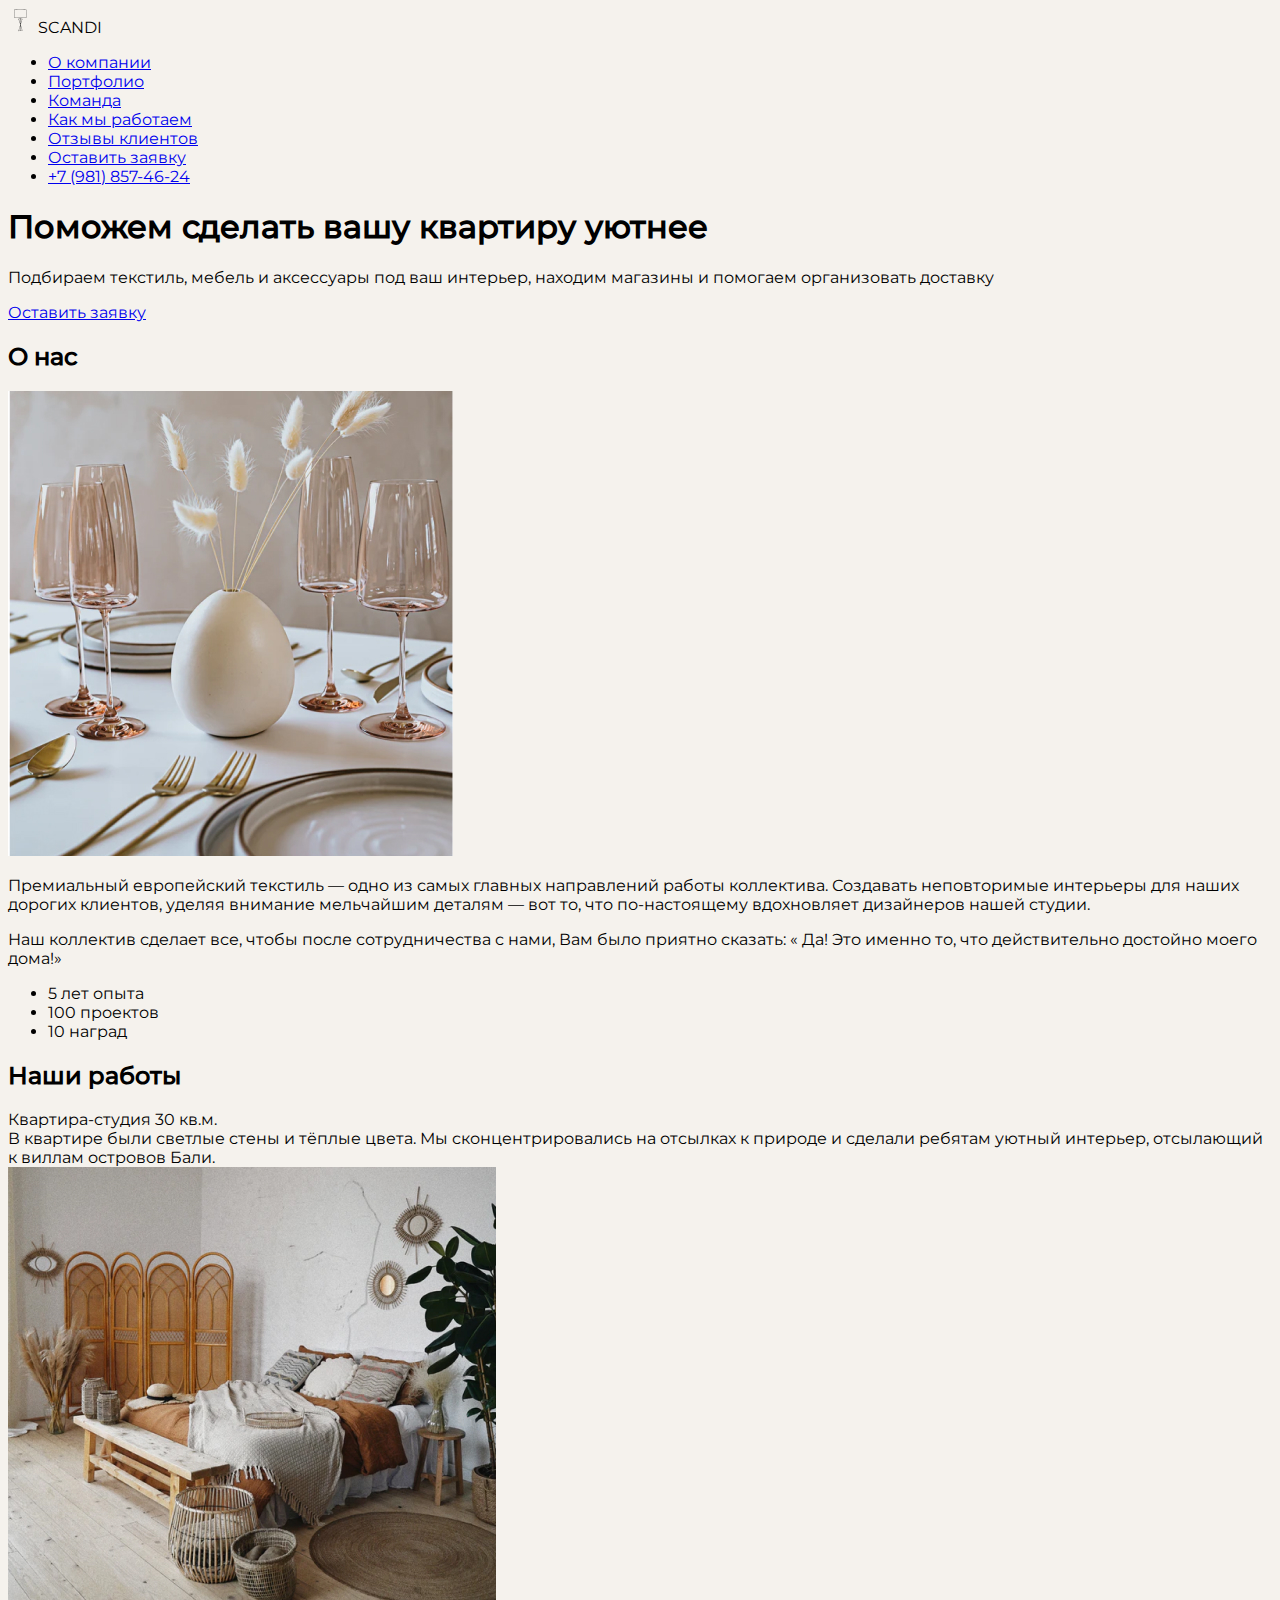
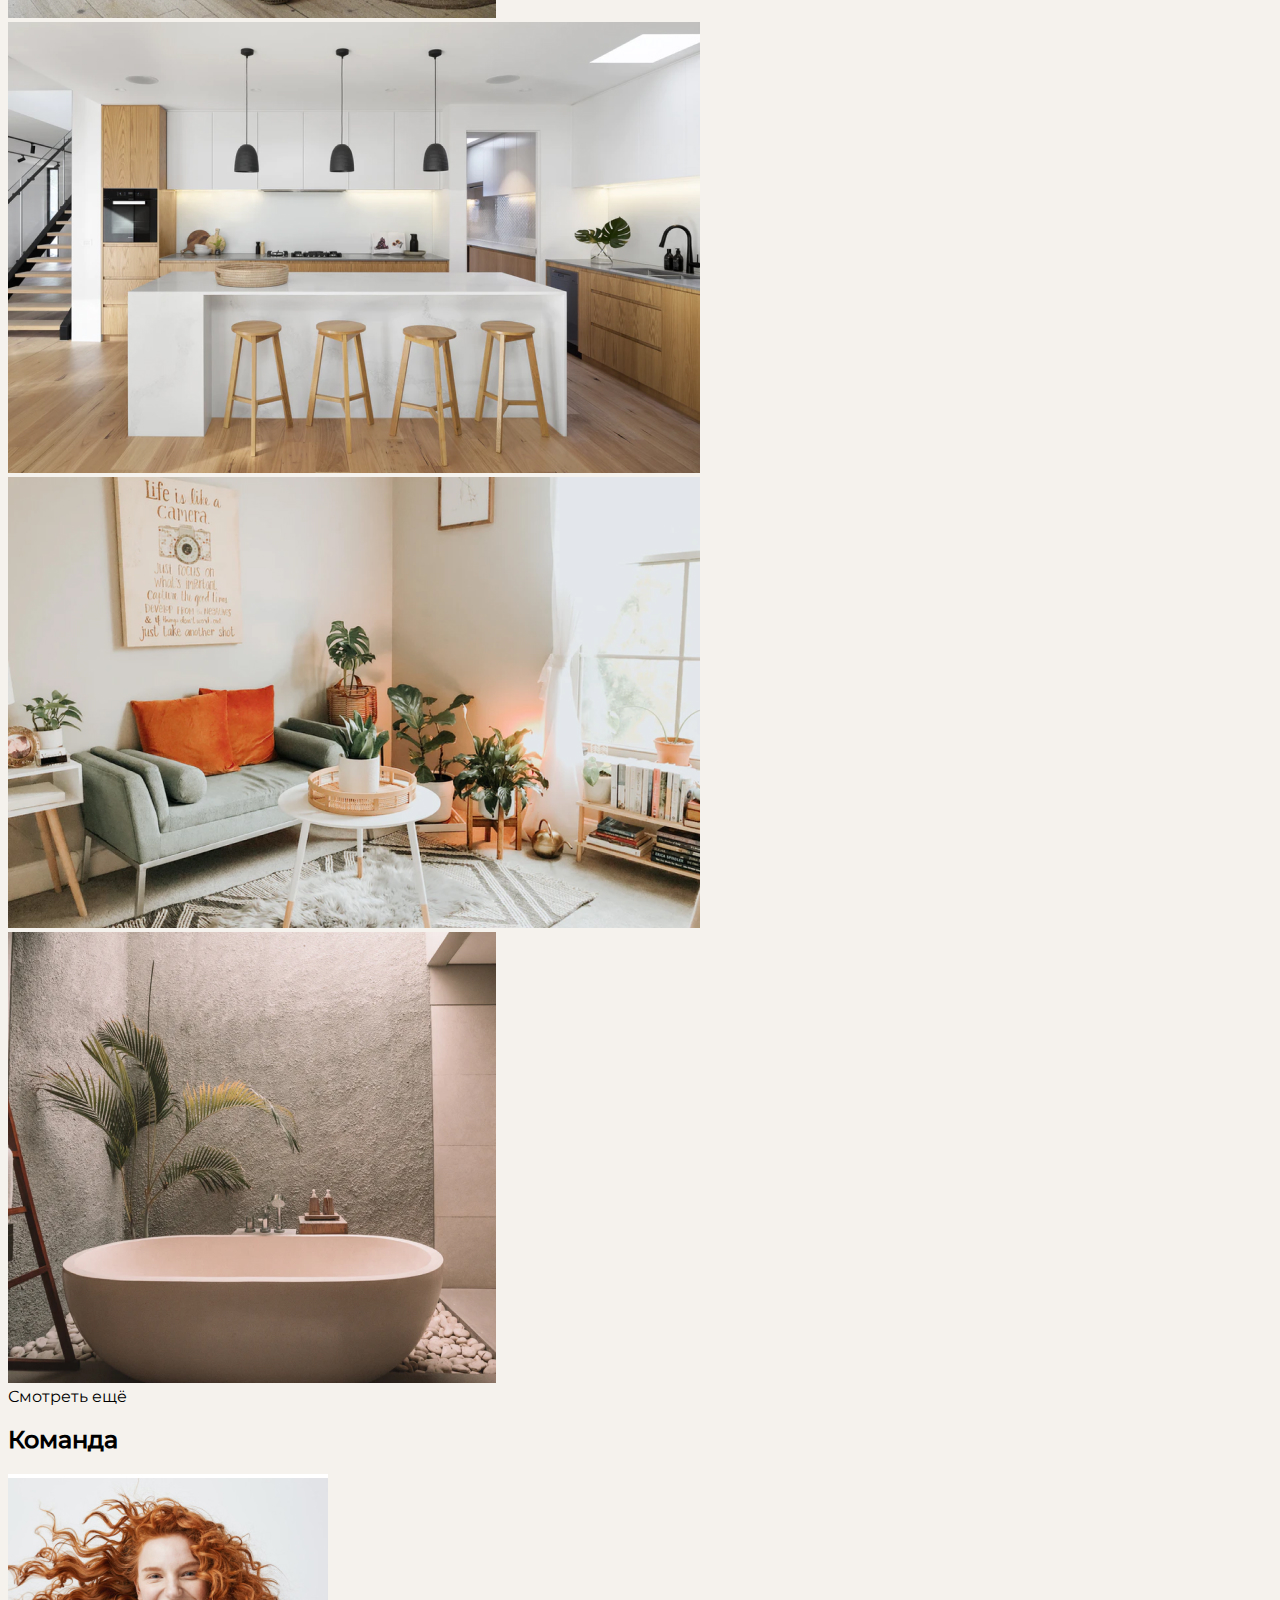
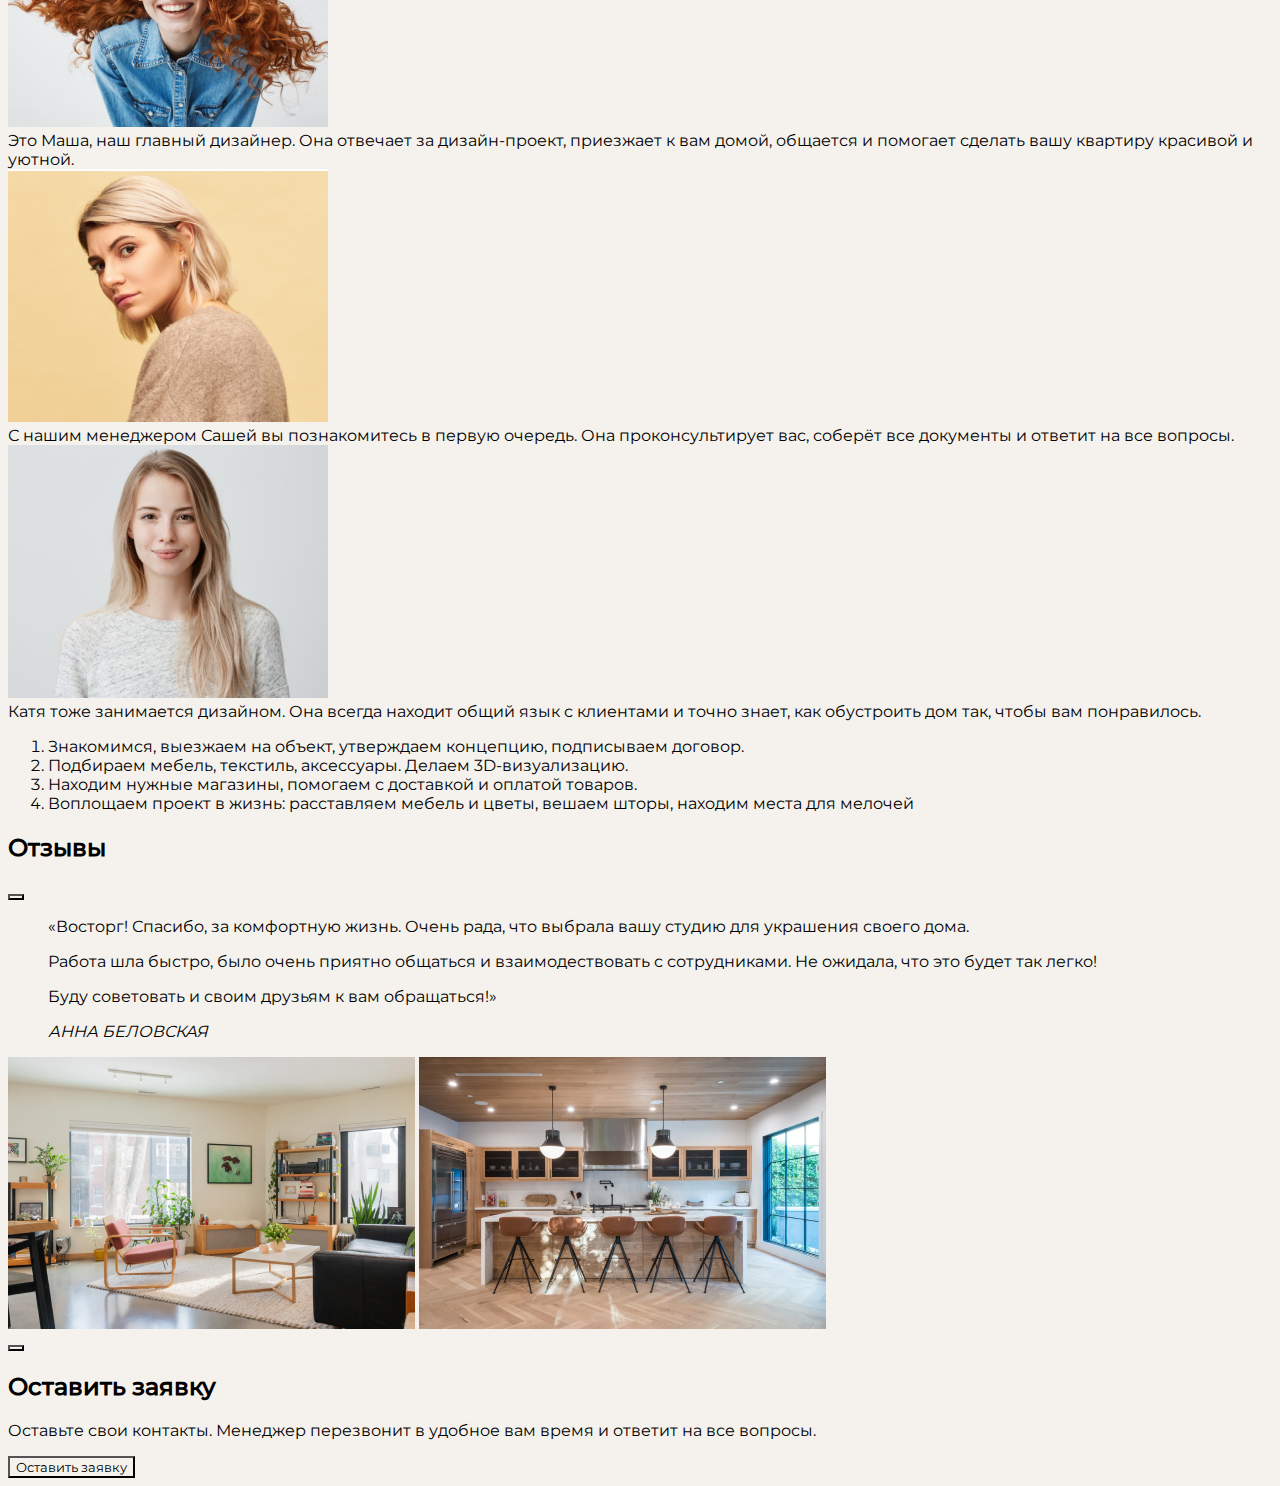
==== src/index.html @ bbbad380 "start" ====
<!DOCTYPE html>
<html lang="ru">
<head>
    <meta charset="UTF-8">
    <meta http-equiv="X-UA-Compatible" content="IE=edge">
    <meta name="viewport" content="width=device-width, initial-scale=1.0">
    <title>Scandi. Премиальный европейский текстиль</title>
    <link rel="stylesheet" href="css/style.css">
</head>
<body>
    <header class="header">
        <div class="header__logo">
            <img src="icons/logo_scandi.png" alt="Логотип">
            SCANDI
        </div>
            <nav>
                <ul class="menu">
                    <li class="menu__item"><a href="#">О компании</a></li>
                    <li class="menu__item"><a href="#">Портфолио</a></li>
                    <li class="menu__item"><a href="#">Команда</a></li>
                    <li class="menu__item"><a href="#">Как мы работаем</a></li>
                    <li class="menu__item"><a href="#">Отзывы клиентов</a></li>
                    <li class="menu__item"><a href="#">Оставить заявку</a></li>
                    <li class="menu__item"><a href="tel:79818574624">+7 (981) 857-46-24</a></li>
                </ul>
            </nav>
        <div class="header__descr">
            <h1>Поможем сделать вашу квартиру уютнее</h1>
            <p>Подбираем текстиль, мебель и аксессуары под ваш интерьер, находим магазины и помогаем организовать доставку</p>
            <div class="header__descr-button">
                <a class="header__descr-link" href="#">Оставить заявку</a>
            </div>
        </div>
    </header>
    <section class="about">
        <div class="container">
            <h2 class="title">О нас</h2>
            <img class="about__img" src="img/vase_flowers.jpg" alt="Картинка-декорация">
            <div class="about__descr">
                <p>Премиальный европейский текстиль — одно из самых главных направлений работы коллектива. Создавать неповторимые интерьеры для наших дорогих клиентов, уделяя внимание мельчайшим деталям — вот то,  что по-настоящему вдохновляет дизайнеров нашей студии.</p>
                </p> Наш коллектив сделает все, чтобы после сотрудничества с нами,  Вам было приятно сказать: « Да! Это именно то, что действительно достойно моего дома!»</p>
            </div>
        </div>
    </section>
    <div class="experience">
        <ul class="experience__items">
            <li class="experience__item">5 лет опыта</li>
            <li class="experience__item">100 проектов</li>
            <li class="experience__item">10 наград</li>
        </ul>
    </div>
    <section class="work">
        <h2 class="title_left">Наши работы</h2>
        <div class="work__item">
            <div class="work__subtitle">Квартира-студия 30 кв.м.</div>
            <div class="work__descr">В квартире были светлые стены и тёплые цвета. Мы сконцентрировались на отсылках к природе и сделали ребятам уютный интерьер, отсылающий к виллам островов Бали.</div>
            <img class="work__img_back" src="img/our_work/studio_apartment_1.jpg" alt="Зона спальни">
        </div>
        <div class="work__item">
            <img class="work__img" src="img/our_work/studio_apartment_2.jpg" alt="Обеденная зона">
        </div>
        <div class="work__item">
            <img class="work__img" src="img/our_work/studio_apartment_3.jpg" alt="Зона отдыха">
        </div>
        <div class="work__item">
            <img class="work__img_short" src="img/our_work/studio_apartment_4.jpg" alt="Ванная">
        </div>
        <div class="work__more">
            Смотреть ещё
        </div>
    </section>
    <section class="team">
        <h2 class="title">Команда</h2>
        <div class="team__members">
            <div class="team__member">
                <img class="team__photo" src="img/team/Masha.jpg" alt="Фотография Маши">
                <div class="team__descr">Это Маша, наш главный дизайнер. Она отвечает за дизайн-проект, приезжает к вам домой, общается
                    и помогает сделать вашу квартиру красивой и уютной.</div>
            </div>
            <div class="team__member">
                <img class="team__photo" src="img/team/Sasha.jpg" alt="Фотография Саши">
                <div class="team__descr">С нашим менеджером Сашей вы познакомитесь в первую очередь. Она проконсультирует вас, соберёт все документы и ответит на все вопросы.</div>
            </div>
            <div class="team__member">
                <img class="team__photo" src="img/team/Kate.jpg" alt="Фотография Кати">
                <div class="team__descr">Катя тоже занимается дизайном. Она всегда находит общий язык с клиентами и точно знает, как обустроить дом так, чтобы вам понравилось.</div>
            </div>
        </div>
    </section>
    <section class="functioning">
        <ol class="functioning__items">
            <li class="functioning__item">Знакомимся, выезжаем на объект, утверждаем концепцию, подписываем договор.</li>
            <li class="functioning__item">Подбираем мебель, текстиль, аксессуары. Делаем 3D-визуализацию.</li>
            <li class="functioning__item">Находим нужные магазины, помогаем с доставкой и оплатой товаров.</li>
            <li class="functioning__item">Воплощаем проект в жизнь: расставляем мебель и цветы, вешаем шторы, находим места для мелочей</li>
        </ol>
    </section>
    <aside class="feedback">
        <h2 class="title">Отзывы</h2>
        <div class="wrapper">
            <button class="feedback__button_left"></button>
            <div class="feedback__descr">
                <blockquote>
                    <p>«Восторг! Спасибо, за комфортную жизнь. Очень рада, что выбрала вашу студию для украшения своего дома.</p>
                    <p>Работа шла быстро, было очень приятно общаться и взаимодествовать с сотрудниками. Не ожидала, что это будет так легко!</p>
                    <p>Буду советовать и своим друзьям к вам обращаться!»</p>
                    <cite>АННА БЕЛОВСКАЯ</cite>
                </blockquote>
            </div>
            <div class="feedback__photo">
                <img src="img/feedback/feedback_1.jpg" alt="фотография интерьера с отзыва" class="feedback__img">
                <img src="img/feedback/feedback_2.jpg" alt="фотография интерьера с отзыва" class="feedback__img">
            </div>
            <button class="feedback__button_right"></button>
        </div>
    </aside>
    <footer>
        <div class="request">
            <h2 class="title_light">Оставить заявку</h2>
            <p>Оставьте свои контакты. Менеджер перезвонит в удобное вам время и ответит на все вопросы.</p>
            <button class="request__button">Оставить заявку</button>
        </div>
        <div class="map">
        </div>
        <div class="contacts"></div>
    </footer>
    
</body>
</html>
---- src/css/style.css ----
@import 'fonts.css';

* {
    font-family: 'Montserrat', sans-serif;
    background-color: #F5F2ED;
}
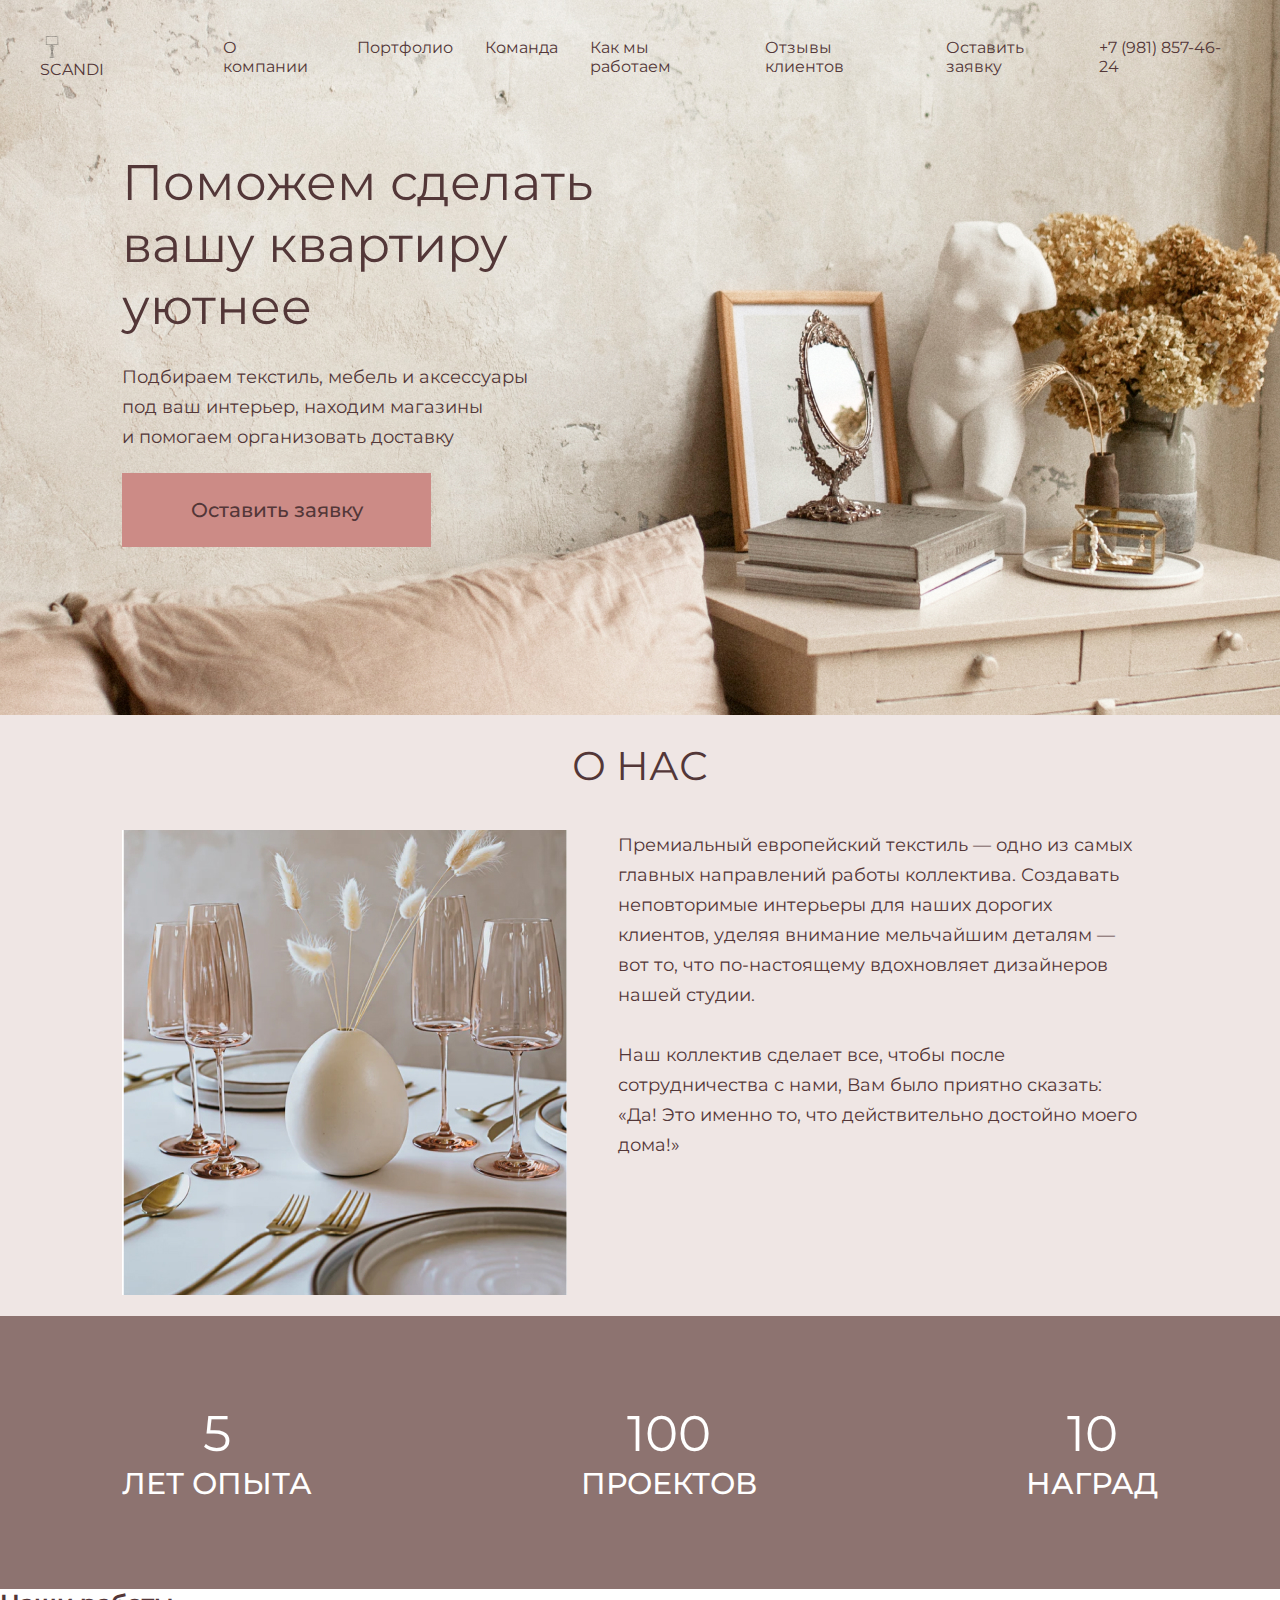
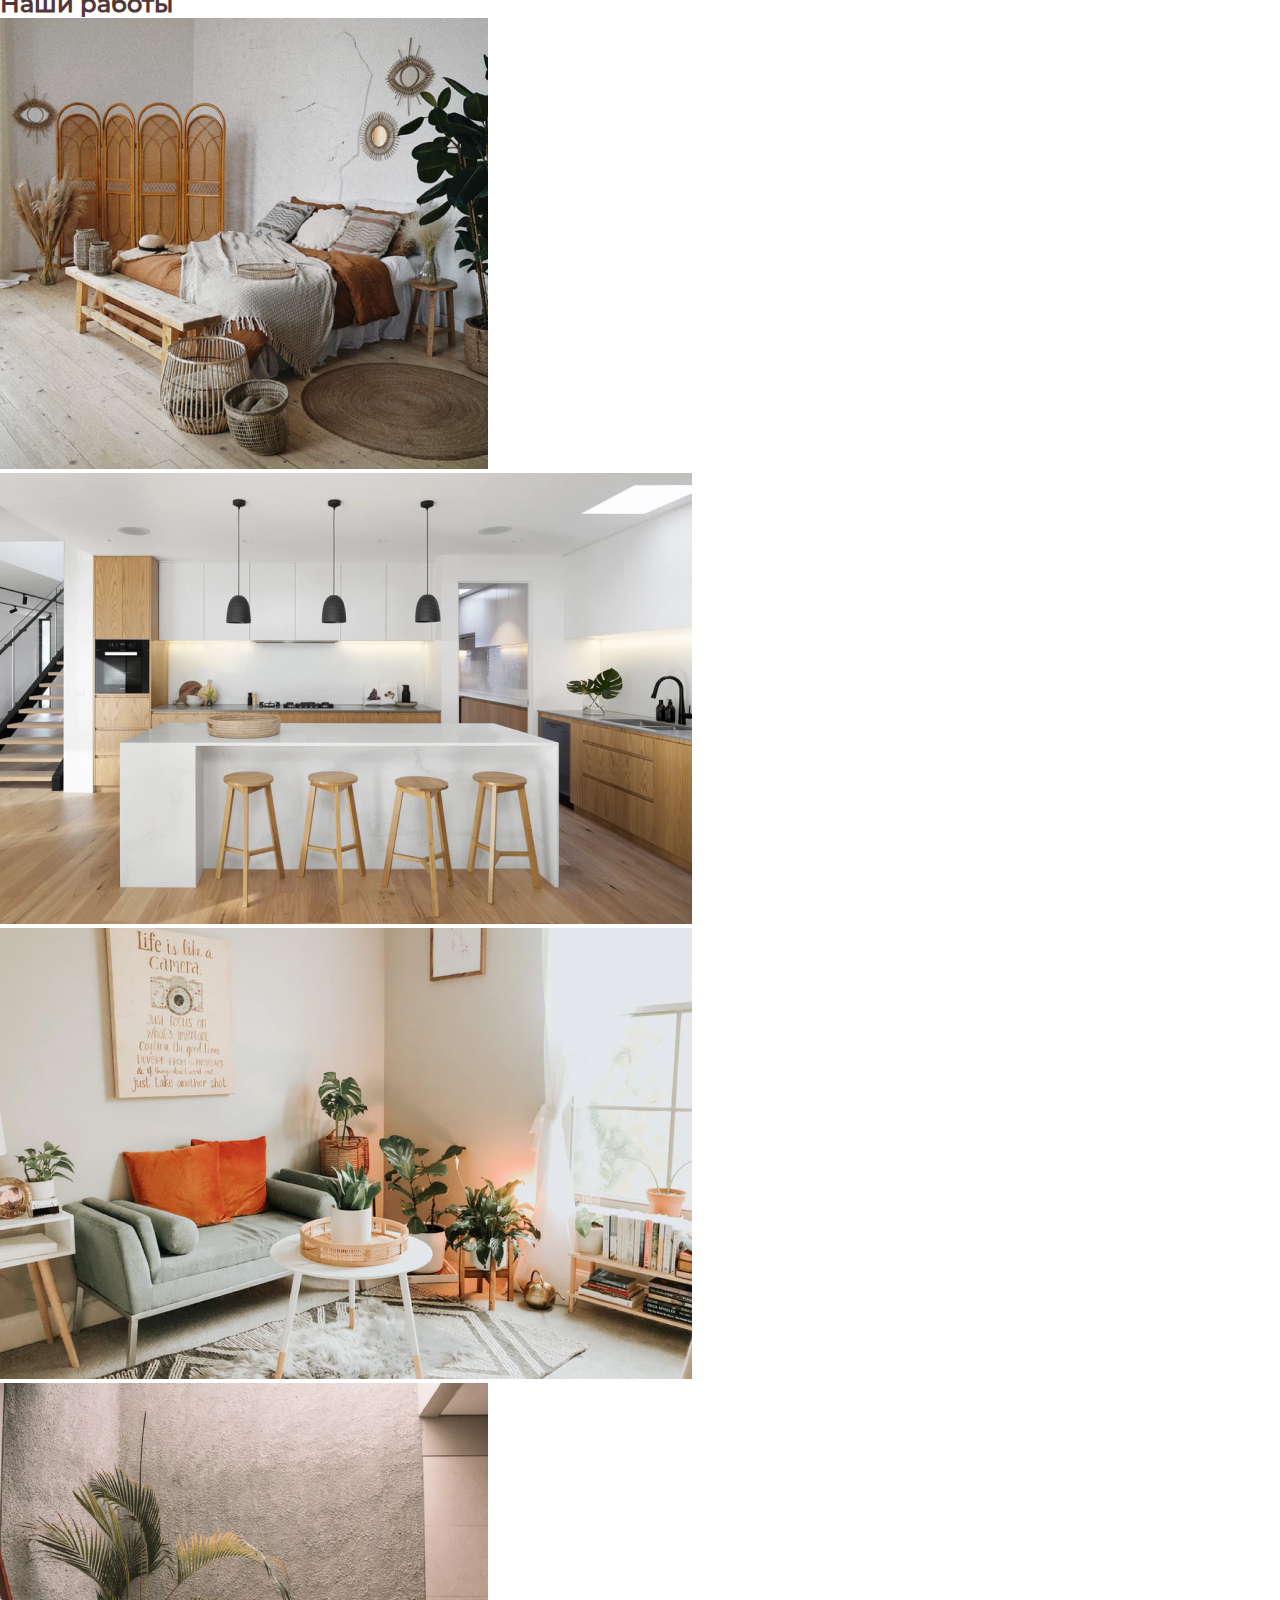
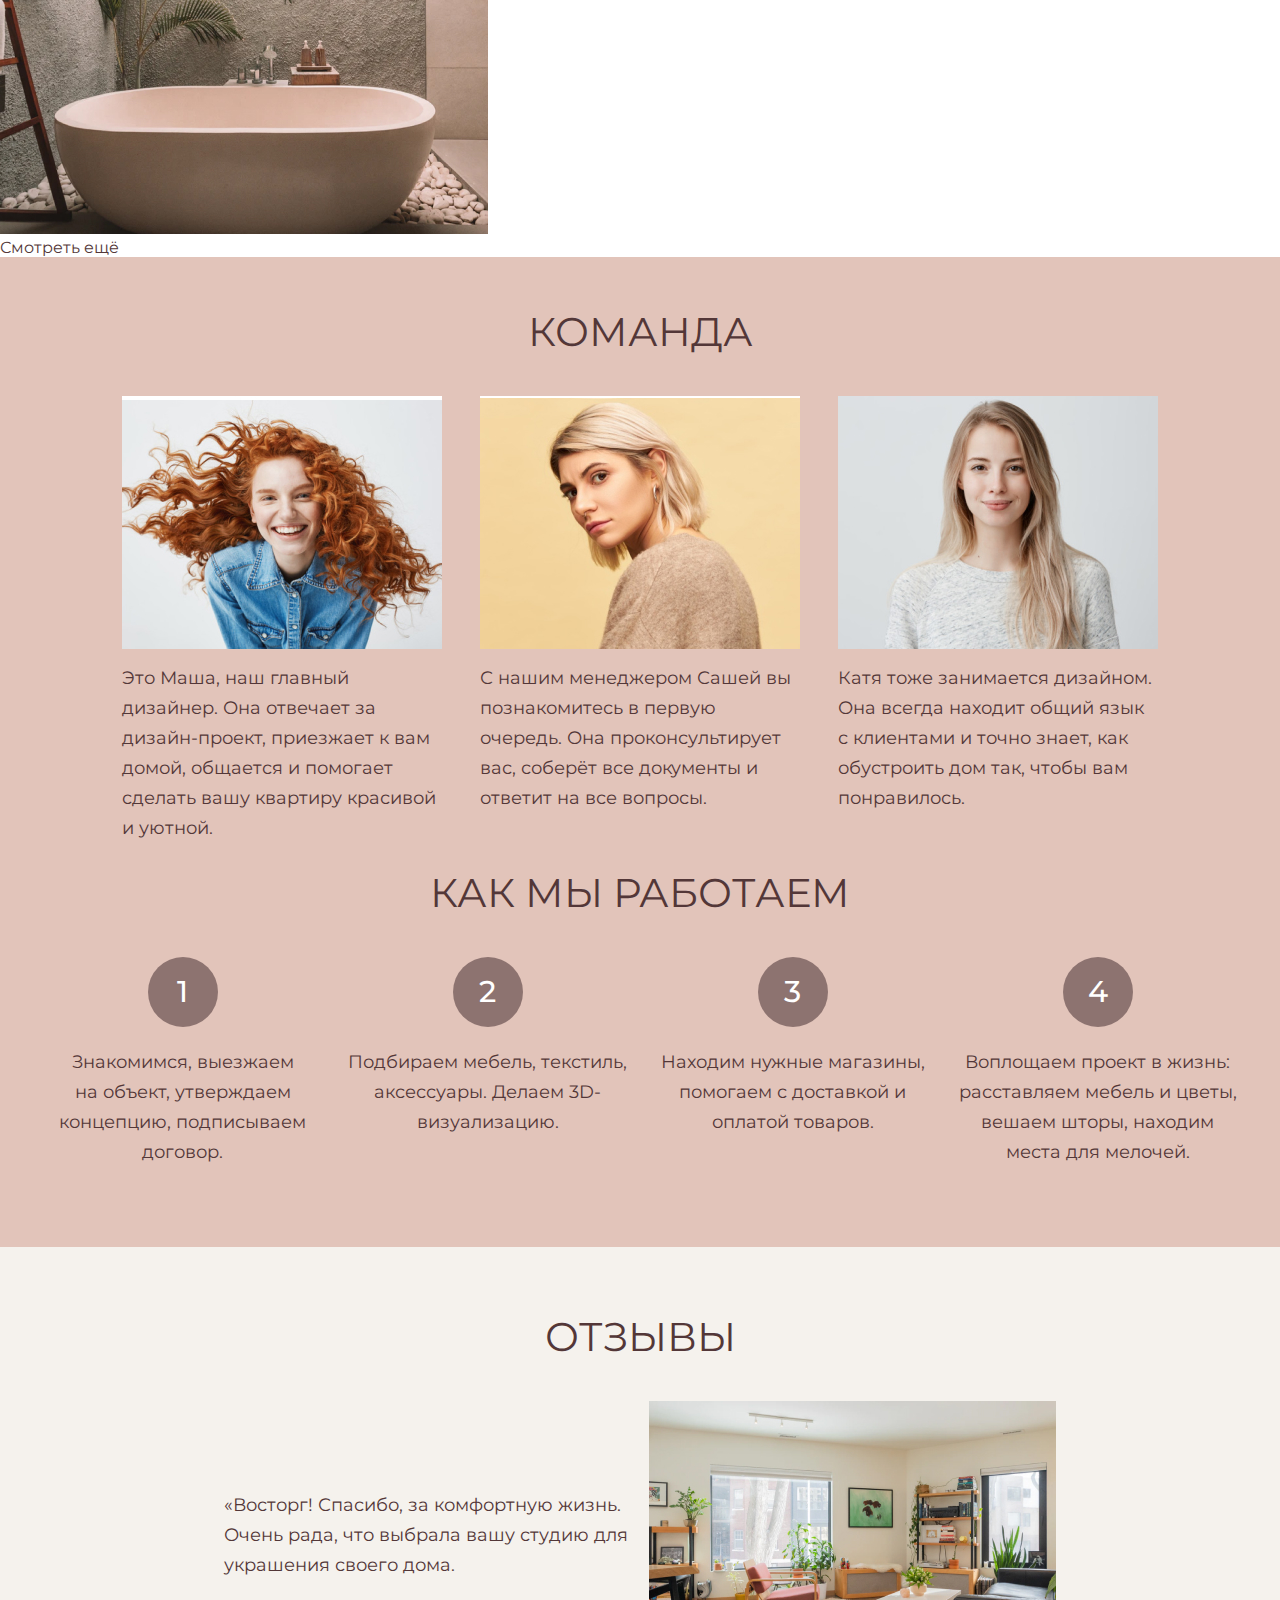
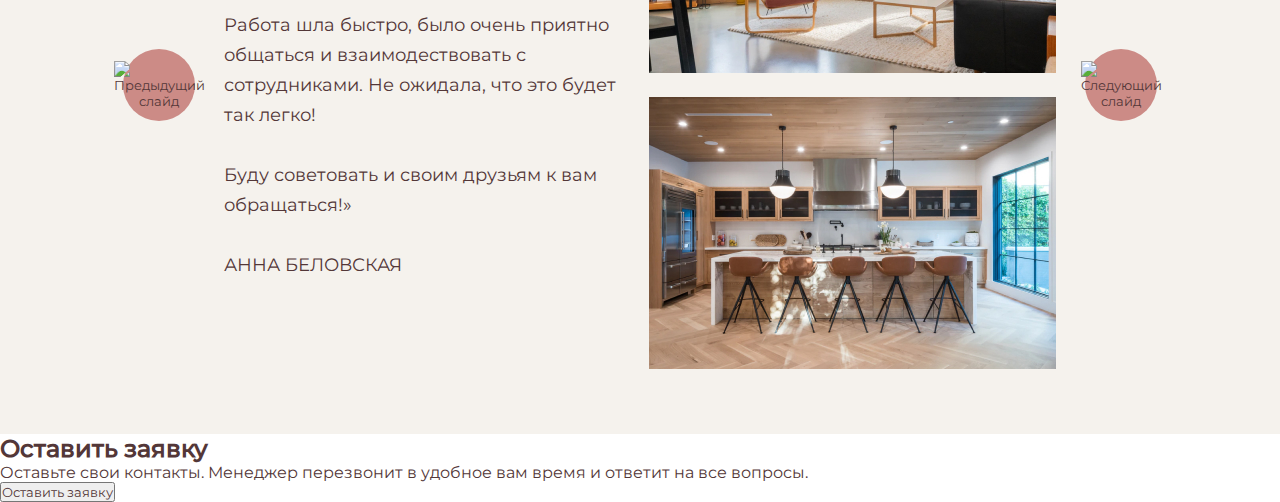
==== commit d1284eb9: "section feedback" ====
--- a/src/index.html
+++ b/src/index.html
@@ -5,56 +5,80 @@
     <meta http-equiv="X-UA-Compatible" content="IE=edge">
     <meta name="viewport" content="width=device-width, initial-scale=1.0">
     <title>Scandi. Премиальный европейский текстиль</title>
+    <link rel="stylesheet" href="css/normalize.css">
     <link rel="stylesheet" href="css/style.css">
 </head>
 <body>
     <header class="header">
-        <div class="header__logo">
-            <img src="icons/logo_scandi.png" alt="Логотип">
-            SCANDI
-        </div>
-            <nav>
-                <ul class="menu">
-                    <li class="menu__item"><a href="#">О компании</a></li>
-                    <li class="menu__item"><a href="#">Портфолио</a></li>
-                    <li class="menu__item"><a href="#">Команда</a></li>
-                    <li class="menu__item"><a href="#">Как мы работаем</a></li>
-                    <li class="menu__item"><a href="#">Отзывы клиентов</a></li>
-                    <li class="menu__item"><a href="#">Оставить заявку</a></li>
-                    <li class="menu__item"><a href="tel:79818574624">+7 (981) 857-46-24</a></li>
-                </ul>
-            </nav>
-        <div class="header__descr">
-            <h1>Поможем сделать вашу квартиру уютнее</h1>
-            <p>Подбираем текстиль, мебель и аксессуары под ваш интерьер, находим магазины и помогаем организовать доставку</p>
-            <div class="header__descr-button">
-                <a class="header__descr-link" href="#">Оставить заявку</a>
+        <div class="container">
+            <div class="header__wrap">
+                <a href="#" class="header__logo">
+                    <img class="header__logo-img" src="icons/logo_scandi.png" alt="Логотип компании в виде торшера">
+                    SCANDI
+                </a>
+                <nav>
+                    <ul class="nav-menu">
+                        <li class="nav-menu__item"><a href="#about" class="nav-menu__link">О компании</a></li>
+                        <li class="nav-menu__item"><a href="#experience" class="nav-menu__link">Портфолио</a></li>
+                        <li class="nav-menu__item"><a href="#" class="nav-menu__link">Команда</a></li>
+                        <li class="nav-menu__item"><a href="#" class="nav-menu__link">Как мы работаем</a></li>
+                        <li class="nav-menu__item"><a href="#" class="nav-menu__link">Отзывы клиентов</a></li>
+                        <li class="nav-menu__item"><a href="#" class="nav-menu__link">Оставить заявку</a></li>
+                    </ul>
+                </nav>
+                <a href="tel:79818574624" class="header__phone">+7 (981) 857-46-24</a>
             </div>
         </div>
     </header>
-    <section class="about">
-        <div class="container">
-            <h2 class="title">О нас</h2>
-            <img class="about__img" src="img/vase_flowers.jpg" alt="Картинка-декорация">
-            <div class="about__descr">
-                <p>Премиальный европейский текстиль — одно из самых главных направлений работы коллектива. Создавать неповторимые интерьеры для наших дорогих клиентов, уделяя внимание мельчайшим деталям — вот то,  что по-настоящему вдохновляет дизайнеров нашей студии.</p>
-                </p> Наш коллектив сделает все, чтобы после сотрудничества с нами,  Вам было приятно сказать: « Да! Это именно то, что действительно достойно моего дома!»</p>
+    <section class="promo">
+            <div class="container_small">
+                <h1 class="promo__header">
+                    Поможем сделать<br>
+                    вашу квартиру<br>
+                    уютнее
+                </h1>
+                <div class="promo__descr">
+                    Подбираем текстиль, мебель и аксессуары<br> 
+                    под ваш интерьер, находим магазины<br>
+                    и помогаем организовать доставку
+                </div>
+                <button class="button">Оставить заявку</button>
+            </div>
+    </section>
+    <section class="about" id="about">
+        <div class="container_small">
+            <h2 class="title title_center">О нас</h2>
+            <div class="about__body">
+                <img class="about__img" src="img/vase_flowers.jpg" alt="Серверованный стол">
+                <div class="about__descr">
+                    Премиальный европейский текстиль — одно из самых главных направлений работы коллектива. Создавать неповторимые интерьеры для наших дорогих клиентов, уделяя внимание мельчайшим деталям — вот то,  что по-настоящему вдохновляет дизайнеров нашей студии.
+                    <br>
+                    <br>                    
+                    Наш коллектив сделает все, чтобы после сотрудничества с нами,  Вам было приятно сказать: 
+                    <br> 
+                    «Да! Это именно то, что действительно достойно моего дома!»
+                </div>
             </div>
         </div>
     </section>
-    <div class="experience">
-        <ul class="experience__items">
-            <li class="experience__item">5 лет опыта</li>
-            <li class="experience__item">100 проектов</li>
-            <li class="experience__item">10 наград</li>
-        </ul>
+    <div class="experience" id="experience">
+        <div class="container_small">
+            <ul class="experience__items">
+                <li class="experience__item"><span>5</span><br>лет опыта</li>
+                <li class="experience__item"><span>100</span><br>проектов</li>
+                <li class="experience__item"><span>10</span><br>наград</li>
+            </ul>
+        </div>
+    
     </div>
     <section class="work">
-        <h2 class="title_left">Наши работы</h2>
+        <div class="work__title">
+            <h2 class="title_left">Наши работы</h2>
+        </div>
         <div class="work__item">
-            <div class="work__subtitle">Квартира-студия 30 кв.м.</div>
-            <div class="work__descr">В квартире были светлые стены и тёплые цвета. Мы сконцентрировались на отсылках к природе и сделали ребятам уютный интерьер, отсылающий к виллам островов Бали.</div>
-            <img class="work__img_back" src="img/our_work/studio_apartment_1.jpg" alt="Зона спальни">
+            <!-- <div class="work__subtitle">Квартира-студия 30 кв.м.</div>
+            <div class="work__descr">В квартире были светлые стены и тёплые цвета. Мы сконцентрировались на отсылках к природе и сделали ребятам уютный интерьер, отсылающий к виллам островов Бали.</div> -->
+            <img class="work__img work__img_back" src="img/our_work/studio_apartment_1.jpg" alt="Зона спальни">
         </div>
         <div class="work__item">
             <img class="work__img" src="img/our_work/studio_apartment_2.jpg" alt="Обеденная зона">
@@ -63,55 +87,80 @@
             <img class="work__img" src="img/our_work/studio_apartment_3.jpg" alt="Зона отдыха">
         </div>
         <div class="work__item">
-            <img class="work__img_short" src="img/our_work/studio_apartment_4.jpg" alt="Ванная">
+            <img class="work__img work__img_small" src="img/our_work/studio_apartment_4.jpg" alt="Ванная">
         </div>
         <div class="work__more">
             Смотреть ещё
         </div>
     </section>
     <section class="team">
-        <h2 class="title">Команда</h2>
-        <div class="team__members">
-            <div class="team__member">
-                <img class="team__photo" src="img/team/Masha.jpg" alt="Фотография Маши">
-                <div class="team__descr">Это Маша, наш главный дизайнер. Она отвечает за дизайн-проект, приезжает к вам домой, общается
-                    и помогает сделать вашу квартиру красивой и уютной.</div>
-            </div>
-            <div class="team__member">
-                <img class="team__photo" src="img/team/Sasha.jpg" alt="Фотография Саши">
-                <div class="team__descr">С нашим менеджером Сашей вы познакомитесь в первую очередь. Она проконсультирует вас, соберёт все документы и ответит на все вопросы.</div>
-            </div>
-            <div class="team__member">
-                <img class="team__photo" src="img/team/Kate.jpg" alt="Фотография Кати">
-                <div class="team__descr">Катя тоже занимается дизайном. Она всегда находит общий язык с клиентами и точно знает, как обустроить дом так, чтобы вам понравилось.</div>
+        <div class="container_small">
+            <h2 class="title title_center">Команда</h2>
+            <div class="team__members">
+                <div class="team__member">
+                    <img class="team__photo" src="img/team/Masha.jpg" alt="Фотография Маши">
+                    <div class="team__descr">Это Маша, наш главный дизайнер. Она отвечает за дизайн-проект, приезжает к вам домой, общается
+                        и помогает сделать вашу квартиру красивой и уютной.</div>
+                </div>
+                <div class="team__member">
+                    <img class="team__photo" src="img/team/Sasha.jpg" alt="Фотография Саши">
+                    <div class="team__descr">С нашим менеджером Сашей вы познакомитесь в первую очередь. Она проконсультирует вас, соберёт все документы и ответит на все вопросы.</div>
+                </div>
+                <div class="team__member">
+                    <img class="team__photo" src="img/team/Kate.jpg" alt="Фотография Кати">
+                    <div class="team__descr">Катя тоже занимается дизайном. Она всегда находит общий язык с клиентами и точно знает, как обустроить дом так, чтобы вам понравилось.</div>
+                </div>
             </div>
         </div>
     </section>
     <section class="functioning">
-        <ol class="functioning__items">
-            <li class="functioning__item">Знакомимся, выезжаем на объект, утверждаем концепцию, подписываем договор.</li>
-            <li class="functioning__item">Подбираем мебель, текстиль, аксессуары. Делаем 3D-визуализацию.</li>
-            <li class="functioning__item">Находим нужные магазины, помогаем с доставкой и оплатой товаров.</li>
-            <li class="functioning__item">Воплощаем проект в жизнь: расставляем мебель и цветы, вешаем шторы, находим места для мелочей</li>
-        </ol>
+        <div class="container">
+            <h2 class="title title_center">Как мы работаем</h2>
+            <ul class="functioning__items">
+                <li class="functioning__item">
+                    <div class="functioning__number">1</div>
+                    Знакомимся, выезжаем<br> на объект, утверждаем концепцию, подписываем договор.
+                </li>
+                <li class="functioning__item">
+                    <div class="functioning__number">2</div>
+                    Подбираем мебель, текстиль, аксессуары. Делаем 3D-визуализацию.
+                </li>
+                <li class="functioning__item">
+                    <div class="functioning__number">3</div>
+                    Находим нужные магазины, помогаем с доставкой и оплатой товаров.
+                </li>
+                <li class="functioning__item">
+                    <div class="functioning__number">4</div>
+                    Воплощаем проект в жизнь: расставляем мебель и цветы, вешаем шторы, находим места для мелочей.
+                </li>
+            </ul>
+        </div>
     </section>
+
     <aside class="feedback">
-        <h2 class="title">Отзывы</h2>
-        <div class="wrapper">
-            <button class="feedback__button_left"></button>
-            <div class="feedback__descr">
-                <blockquote>
-                    <p>«Восторг! Спасибо, за комфортную жизнь. Очень рада, что выбрала вашу студию для украшения своего дома.</p>
-                    <p>Работа шла быстро, было очень приятно общаться и взаимодествовать с сотрудниками. Не ожидала, что это будет так легко!</p>
-                    <p>Буду советовать и своим друзьям к вам обращаться!»</p>
-                    <cite>АННА БЕЛОВСКАЯ</cite>
-                </blockquote>
+        <div class="container_small">
+            <h2 class="title title_center">Отзывы</h2>      
+            <div class="slider">
+                <button class="slider__button"><img src="icons/Arrow_left.svg" alt="Предыдущий слайд"></button>
+                <div class="slider__slide">
+                    <div class="slider__slide-descr">
+                        <blockquote>
+                            <p>«Восторг! Спасибо, за комфортную жизнь. Очень рада, что выбрала вашу студию для украшения своего дома.</p>
+                            <br>
+                            <p>Работа шла быстро, было очень приятно общаться и взаимодествовать с сотрудниками. Не ожидала, что это будет так легко!</p>
+                            <br>
+                            <p>Буду советовать и своим друзьям к вам обращаться!»</p>
+                            <br>
+                            <cite class="slider__slide-autor">АННА БЕЛОВСКАЯ</cite>
+                        </blockquote>
+                    </div>
+                    <div class="slider__slide-photo">
+                        <img src="img/feedback/feedback_1.jpg" alt="фотография интерьера с отзыва" class="slider__img">
+                        <img src="img/feedback/feedback_2.jpg" alt="фотография интерьера с отзыва" class="slider__img">
+                    </div>
+                </div>
+                <button class="slider__button"><img src="icons/Arrow_right.svg" alt="Следующий слайд"></button>
             </div>
-            <div class="feedback__photo">
-                <img src="img/feedback/feedback_1.jpg" alt="фотография интерьера с отзыва" class="feedback__img">
-                <img src="img/feedback/feedback_2.jpg" alt="фотография интерьера с отзыва" class="feedback__img">
-            </div>
-            <button class="feedback__button_right"></button>
         </div>
     </aside>
     <footer>
--- a/src/css/style.css
+++ b/src/css/style.css
@@ -2,5 +2,285 @@
 
 * {
     font-family: 'Montserrat', sans-serif;
+    color: #533738;
+    margin: 0;
+    padding: 0;
+}
+.container {
+    position: relative;
+    max-width: 1200px;
+    margin: 0 auto;
+}
+
+.container_small {
+    position: relative;
+    max-width: 1036px;
+    margin: 0 auto;
+}
+
+.button {
+    width: 309px;
+    height: 74px;
+    background: #CC8B86;
+    font-weight: 500;
+    font-size: 20px;
+    color: #533738;
+    border: none;
+    margin-top: 21px;
+    transition: 0.3s all;
+}
+.button:hover {
+    color: #F5F2ED;
+    background: #533738;
+    cursor: pointer;
+}
+
+.title {
+    font-weight: 400;
+    font-size: 40px;
+    text-transform: uppercase;
+    color: #533738;
+}
+.title.title_center {
+    text-align: center;
+}
+
+.header {
+    margin-top: 35px;
+    height: 25px;
+}
+.header a {
+    font-weight: 400;
+    font-size: 16px;
+    color: #533738;
+    text-decoration: none;
+}
+.header a:hover {
+    color: #CC8B86;
+}
+
+.header__wrap {
+    display: flex;
+    flex-direction: row;
+    justify-content: space-between;
+    align-items: center;
+}
+
+.header__logo-img {
+    width: 25px;
+    height: 25px;
+    vertical-align: middle;
+}
+
+.nav-menu {
+    display: flex;
+    flex-direction: row;
+}
+
+.nav-menu__item {
+    list-style-type: none;
+    margin-left: 16px;
+    margin-right: 16px;
+}
+.nav-menu__item:first-child {
+    margin-left: 90px;
+}
+
+.promo {
+    background: url(../img/header_bg.jpg) center center / cover no-repeat;
+    margin-top: -60px;
+    padding-top: 152px;
+    padding-bottom: 168px;
+}
+
+.promo__header {
+    font-style: normal;
+    font-weight: 400;
+    font-size: 50px;
+    line-height: 62px;
+    margin: 0;
+    color: #533738;
+}
+.promo__descr {
+    margin-top: 24px;
+    width: 490px;
+    min-height: 90px;
+    font-weight: 400;
+    font-size: 18px;
+    line-height: 30px;
+    color: #533738;
+}
+
+.about {
+    background-color: #EFE6E4;
+    padding-top: 26px;
+    padding-bottom: 21px;
+}
+
+.about__body {
+    display: flex;
+    margin-top: 40px;
+    align-items: flex-start;
+}
+.about__img {
+    max-width: 445px;
+    max-height: 465px;
+}
+.about__descr {
+    display: inline-block;
+    width: 528px;
+    padding-left: 51px;
+    font-weight: 400;
+    font-size: 18px;
+    line-height: 30px;
+    color: #533738;
+}
+
+.experience {
+    background: #8D7370;
+}
+.experience__items {
+    display: flex;
+    min-height: 273px;
+    justify-content: space-between;
+    align-items: center;
+    
+}
+.experience__item, .experience__item span {
+    list-style-type: none;
+    font-weight: 500;
+    font-size: 30px;
+    text-transform: uppercase;
+    color: #FFFFFF;
+    text-align: center;
+}
+.experience__item span {
+    font-weight: 400;
+    font-size: 50px;
+    line-height: 62px;
+}
+
+
+
+
+
+
+.team {
+    background-color: #E2C4BA;
+    padding-top: 50px;
+    padding-bottom: 25px;
+}
+
+.team__members {
+    margin-top: 40px;
+    display: flex;
+    flex-direction: row;
+    justify-content: space-between;
+    align-items: flex-start;
+}
+.team__member {
+    width: 320px;
+}
+.team__photo {
+    height: 253px;
+}
+.team__descr {
+    margin-top: 10px;
+    font-weight: 400;
+    font-size: 18px;
+    line-height: 30px;
+    color: #533738;
+}
+.functioning {
+    background-color: #E2C4BA;
+    padding-bottom: 80px;
+}
+.functioning__items {
+    margin-top: 40px;
+    display: flex;
+    flex-direction: row;
+    justify-content: space-between;
+    align-items: flex-start;
+    list-style-type: none;
+
+}
+.functioning__item {
+    width: 285px;
+    font-weight: 400;
+    font-size: 18px;
+    line-height: 30px;
+    text-align: center;
+    color: #533738;
+}
+
+.functioning__number {
+    display: flex;
+    margin: 0 auto;
+    justify-content: center;
+    align-items: center;
+    margin-bottom: 20px;
+    width: 70px;
+    height: 70px;
+    border-radius: 50%;
+    background-color: #8D7370;
+    text-align: center;
+    font-weight: 500;
+    font-size: 30px;
+    line-height: 30px;
+    color: #FFFFFF;
+}
+
+.feedback {
     background-color: #F5F2ED;
-}
+    padding: 65px 0;
+}
+.slider {
+    display: flex;
+    justify-content: center;
+    align-items: center;
+    margin-top: 40px;
+}
+.slider__button {
+    display: flex;
+    justify-content: center;
+    align-items: center;
+    flex-shrink: 0;
+    width: 72px;
+    height: 72px;
+    background-color: #CC8B86;
+    border: none;
+    border-radius: 50%;
+    transition: 0.3s all;
+}
+.slider__button:hover {
+    background-color: #533738;
+    cursor: pointer;
+}
+.slider__slide {
+    width: 832px;
+    padding: 0 29px 0px 29px;
+    display: flex;
+    flex-direction: row;
+    justify-content: center;
+    align-items: center;
+}
+.slider__slide-descr {
+    margin-right: 20px;
+    font-weight: 400;
+    font-size: 18px;
+    line-height: 30px;
+    color: #533738;
+}
+.slider__slide-autor {
+    font-style: normal;
+}
+.slider__img {
+    display: block;
+    width: 407px;
+    height: 272px;
+    margin-bottom: 24px;
+
+}
+.slider__img:last-child {
+    margin-bottom: 0px;
+}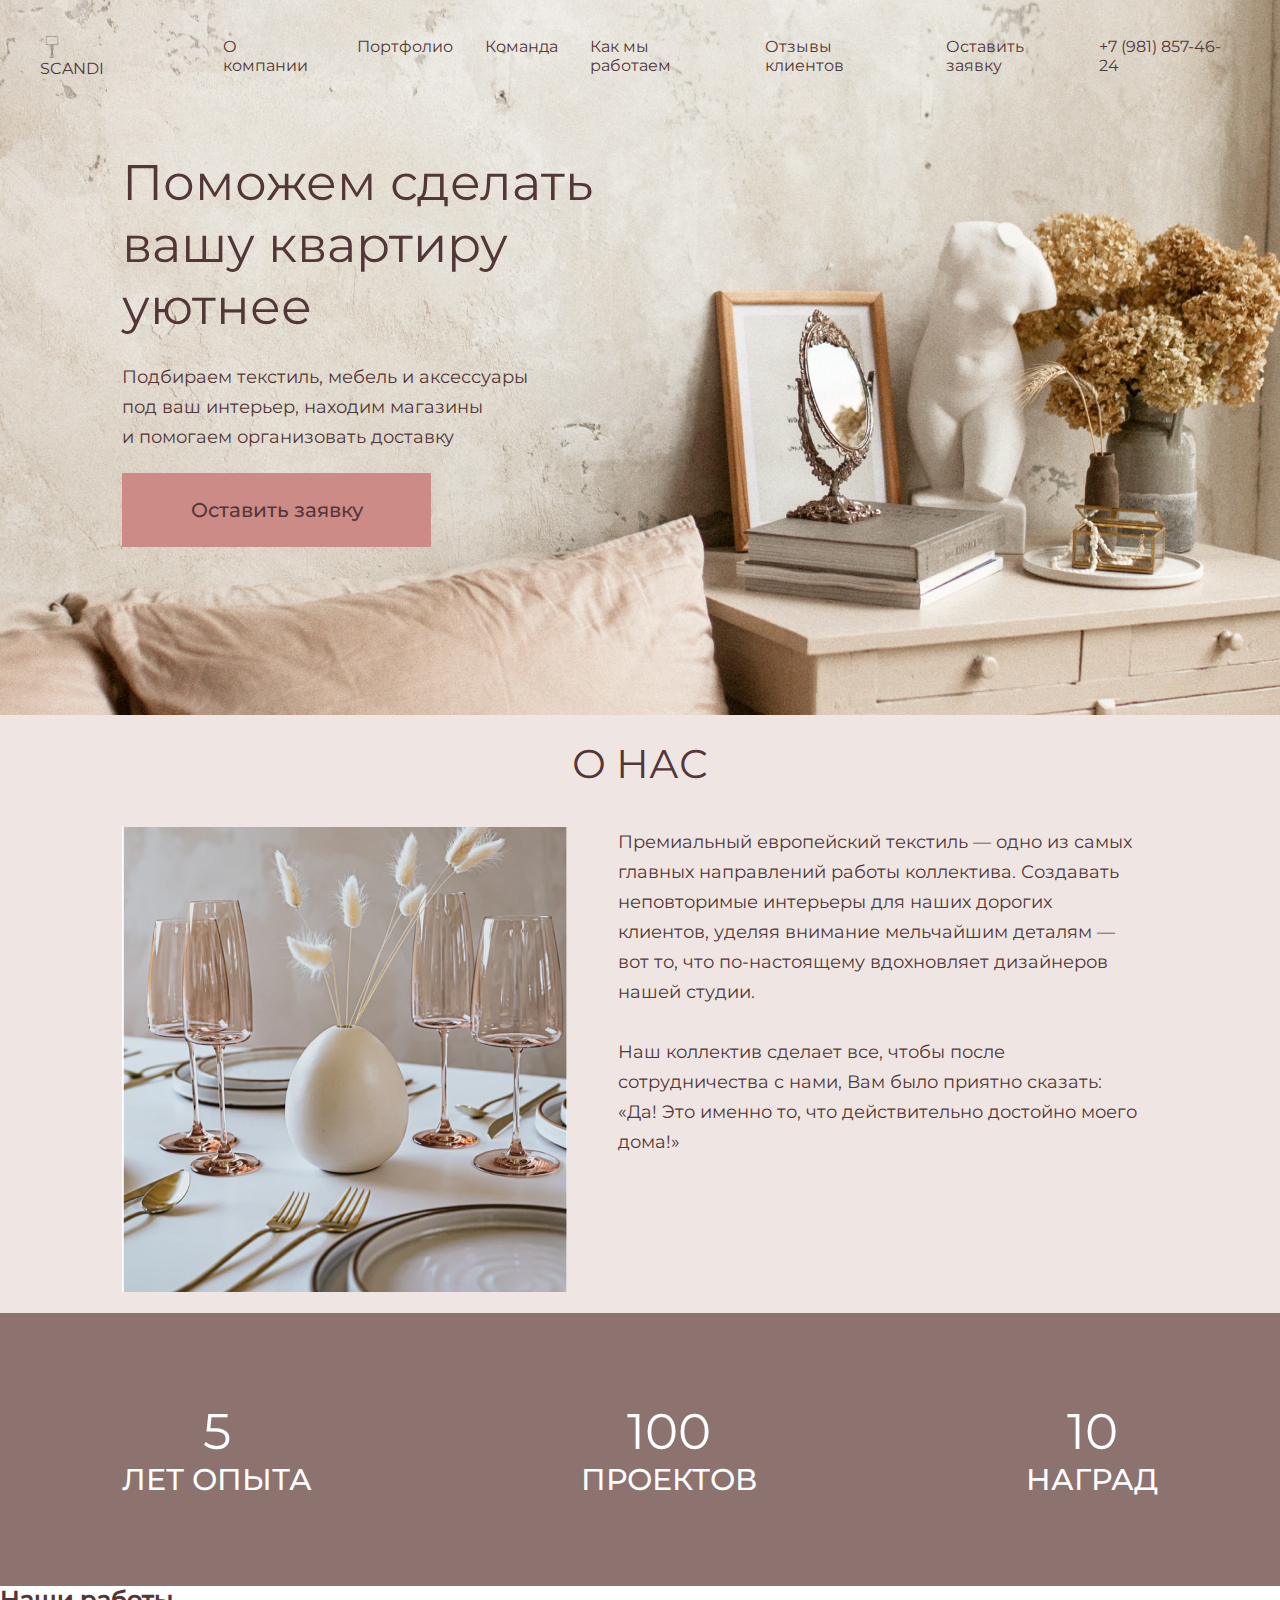
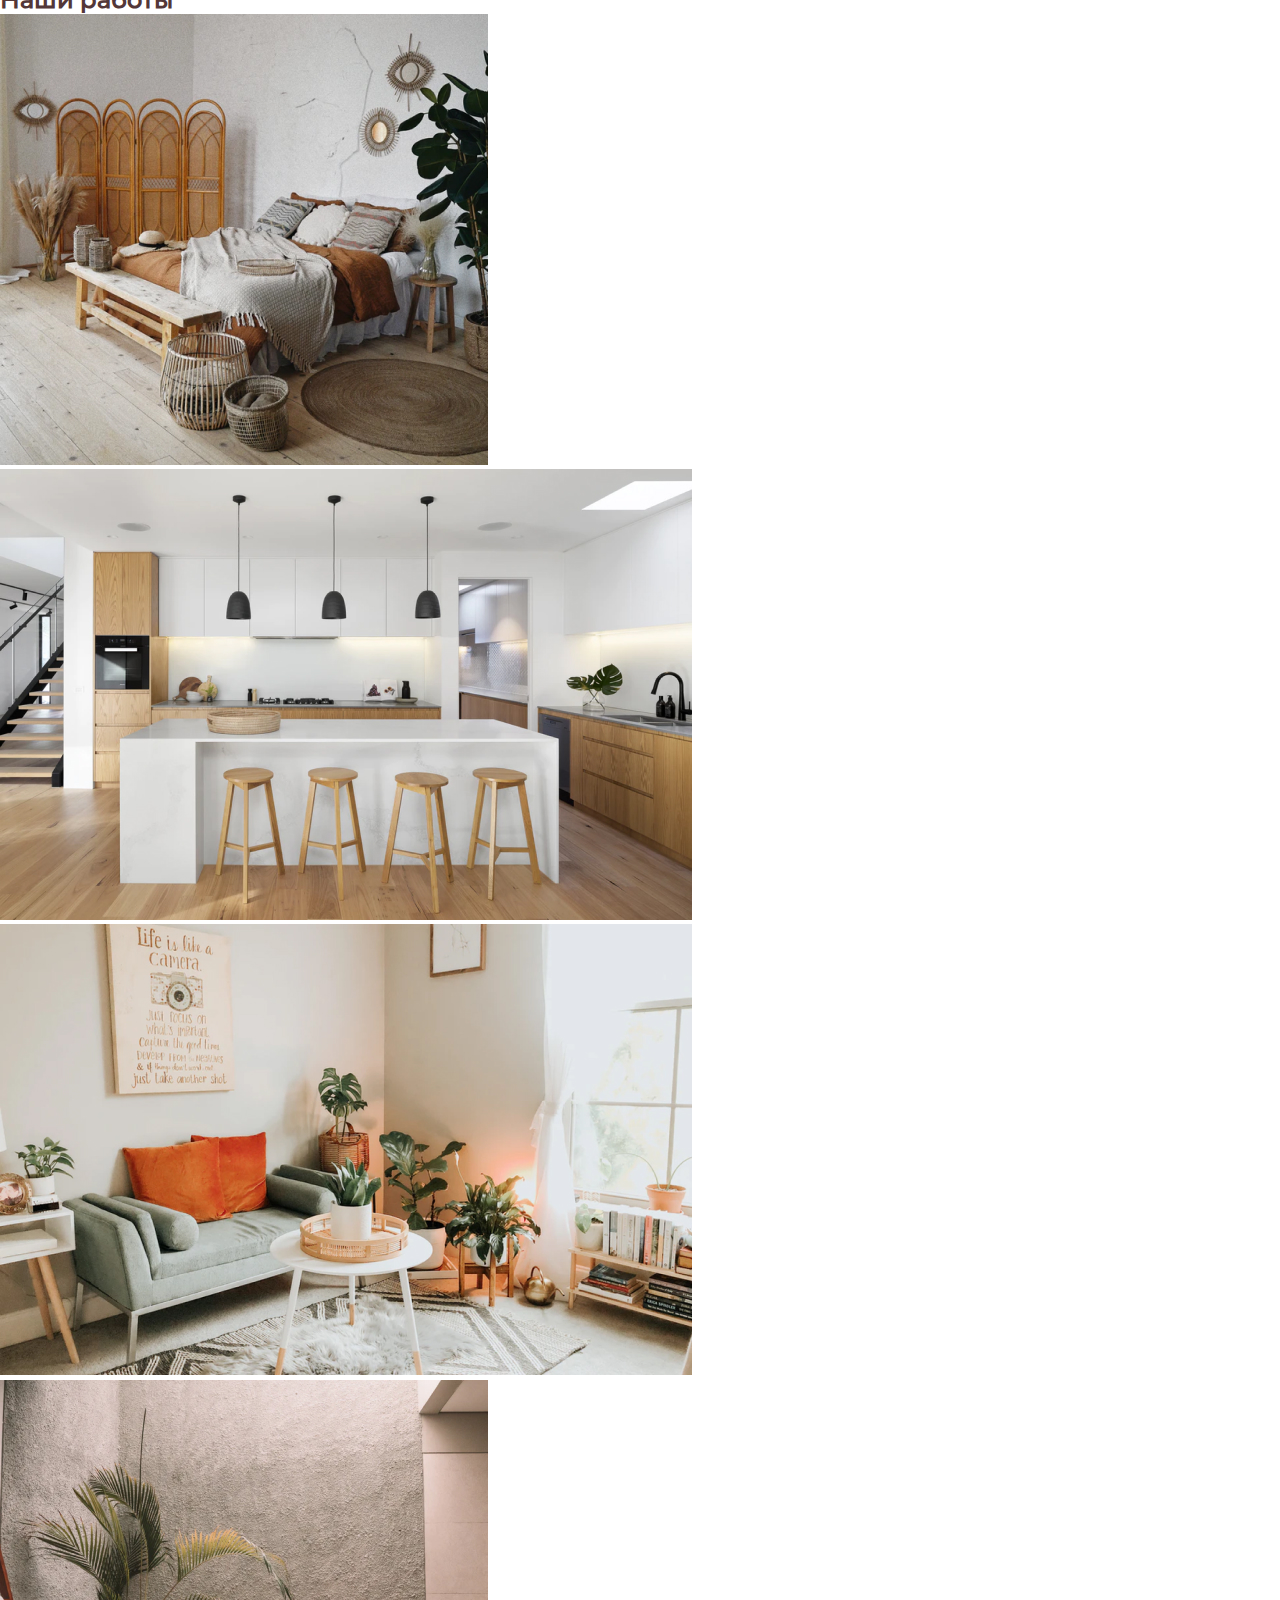
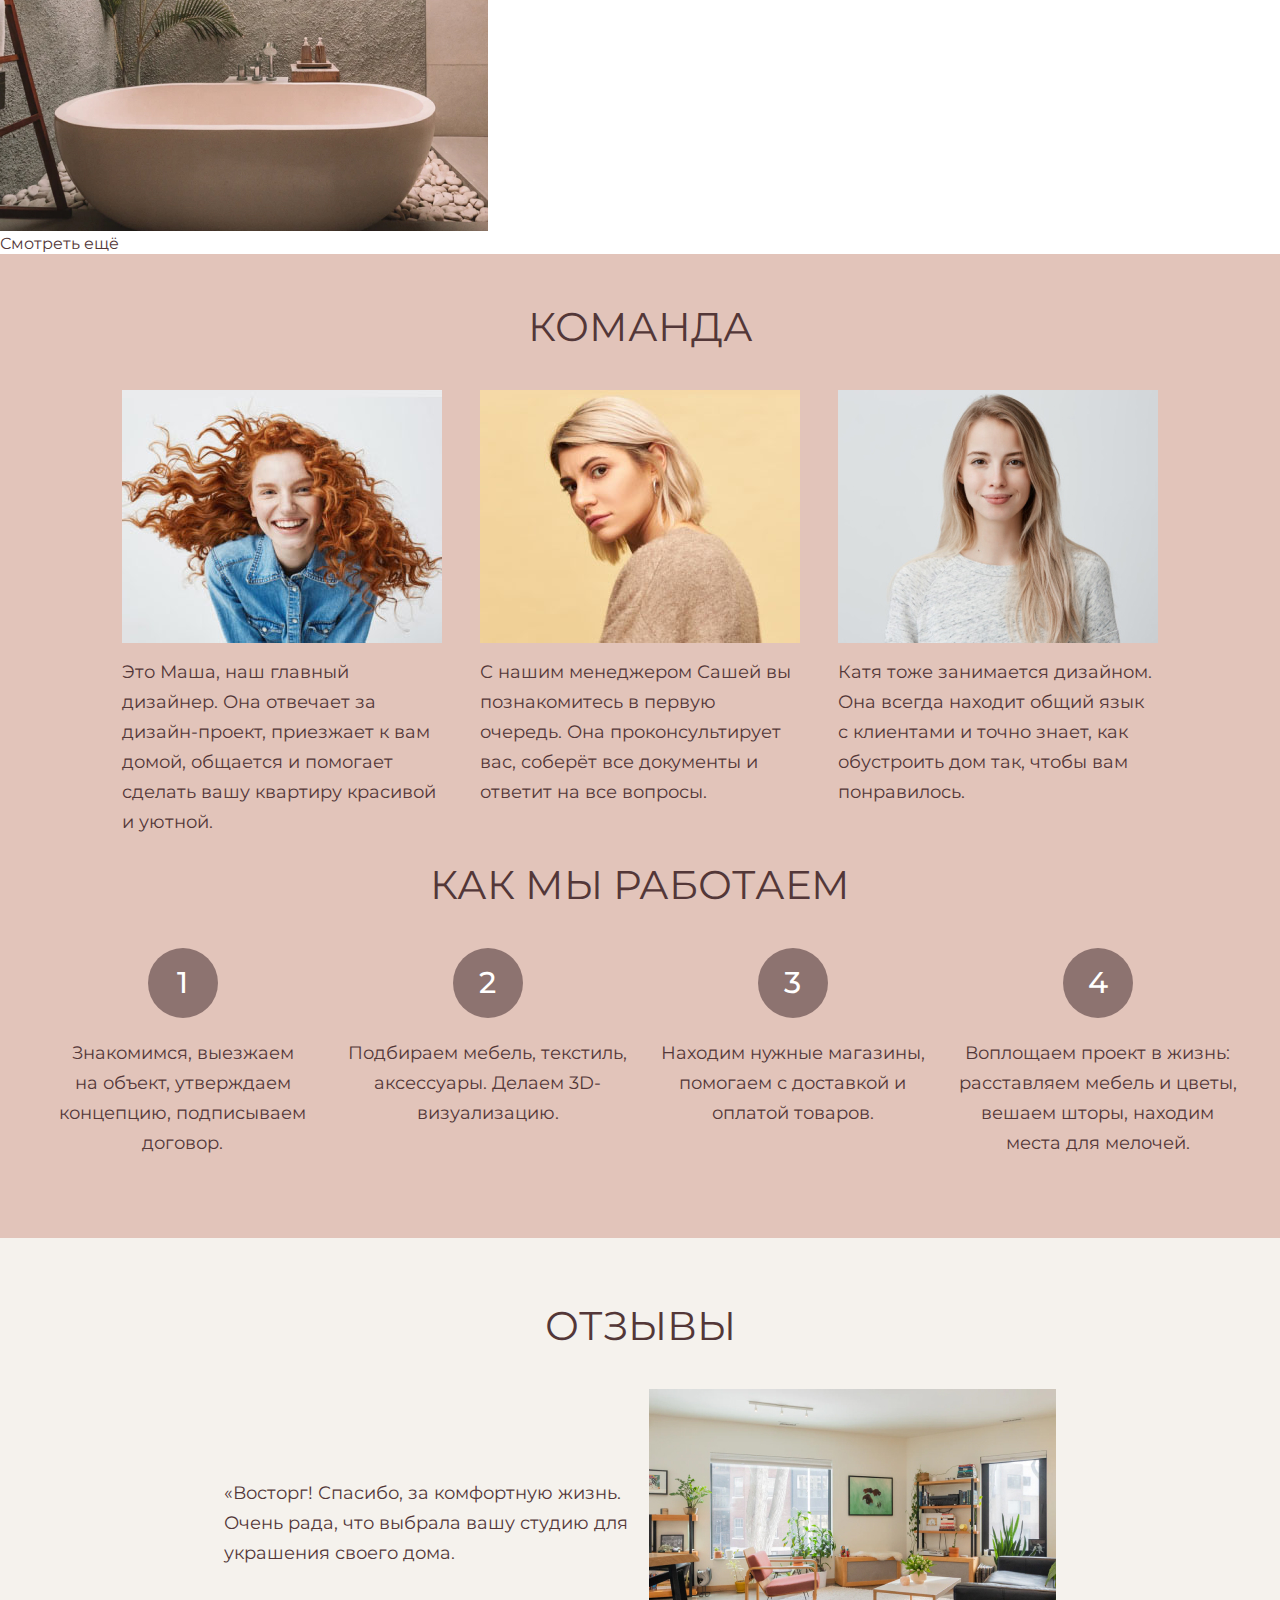
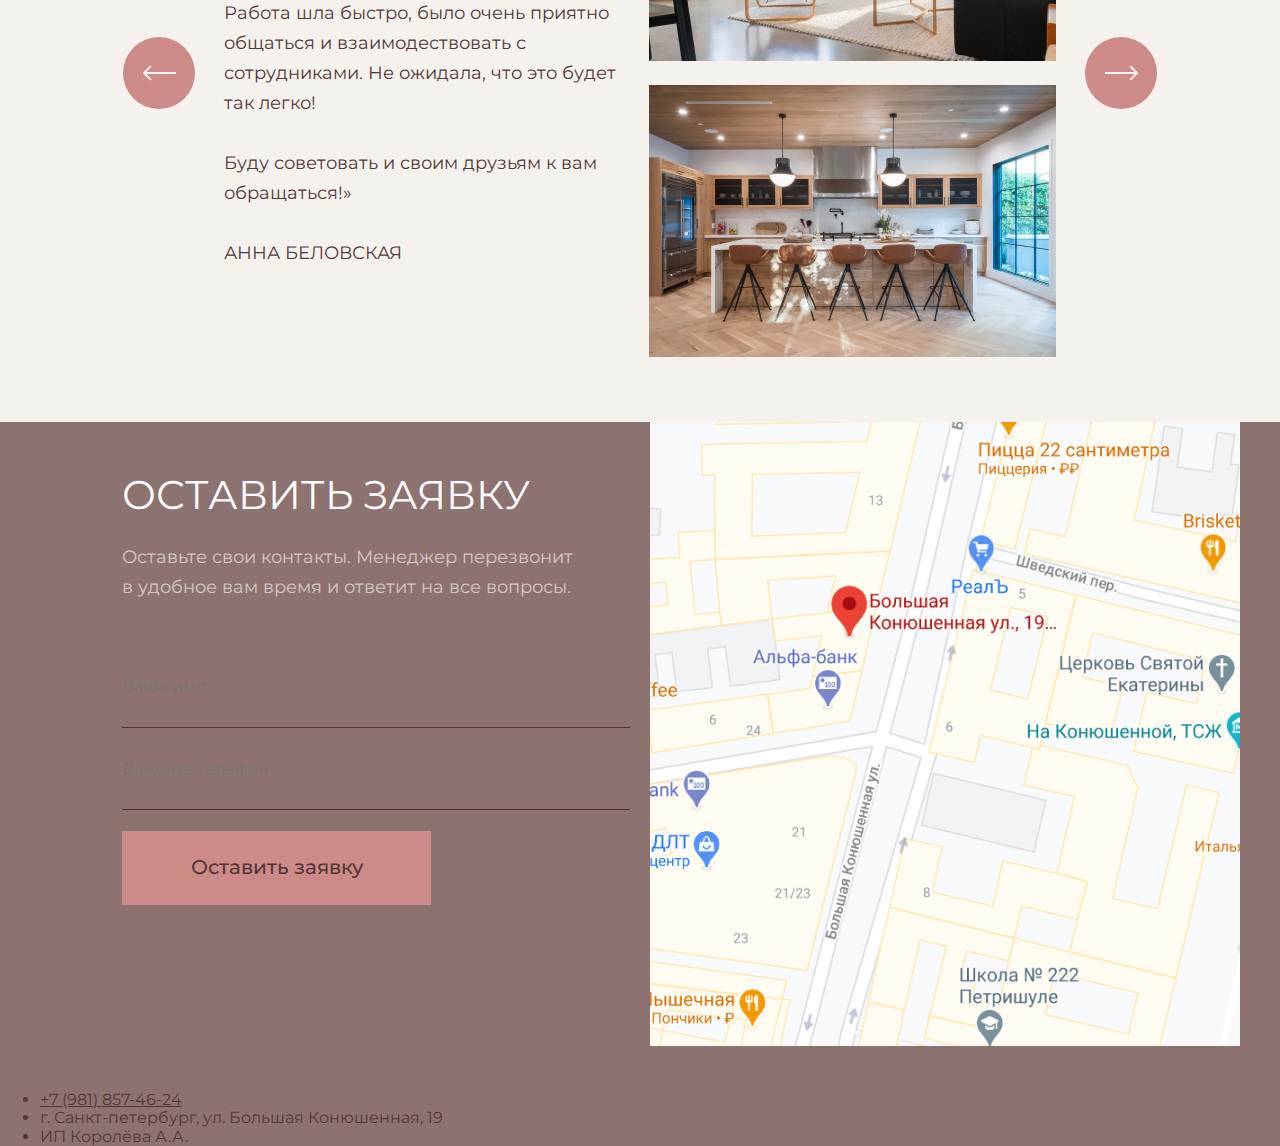
==== commit 3691f5a5: "-section request" ====
--- a/src/index.html
+++ b/src/index.html
@@ -118,19 +118,19 @@
             <h2 class="title title_center">Как мы работаем</h2>
             <ul class="functioning__items">
                 <li class="functioning__item">
-                    <div class="functioning__number">1</div>
+                    <span class="functioning__number">1</span>
                     Знакомимся, выезжаем<br> на объект, утверждаем концепцию, подписываем договор.
                 </li>
                 <li class="functioning__item">
-                    <div class="functioning__number">2</div>
+                    <span class="functioning__number">2</span>
                     Подбираем мебель, текстиль, аксессуары. Делаем 3D-визуализацию.
                 </li>
                 <li class="functioning__item">
-                    <div class="functioning__number">3</div>
+                    <span class="functioning__number">3</span>
                     Находим нужные магазины, помогаем с доставкой и оплатой товаров.
                 </li>
                 <li class="functioning__item">
-                    <div class="functioning__number">4</div>
+                    <span class="functioning__number">4</span>
                     Воплощаем проект в жизнь: расставляем мебель и цветы, вешаем шторы, находим места для мелочей.
                 </li>
             </ul>
@@ -163,15 +163,31 @@
             </div>
         </div>
     </aside>
-    <footer>
-        <div class="request">
-            <h2 class="title_light">Оставить заявку</h2>
-            <p>Оставьте свои контакты. Менеджер перезвонит в удобное вам время и ответит на все вопросы.</p>
-            <button class="request__button">Оставить заявку</button>
+    <footer class="footer">
+        <div class="container">
+            <div class="footer__wrapper">
+                <div class="footer__request">
+                    <h2 class="title title_light">Оставить заявку</h2>
+                    <div class="footer__request-descr">Оставьте свои контакты. Менеджер перезвонит<br>
+                        в удобное вам время и ответит на все вопросы.</div>
+                    <form class="feed-form" action="#">
+                        <input name="name" required placeholder="Ваше имя" type="text">
+                        <input name="phone" required placeholder="Введите телефон" type="number">
+                        <button class="button">Оставить заявку</button>
+                    </form>
+                </div>
+                <img src="img/map.jpg" alt="Карта с отмеченным адресом: г. Санкт-петербург, ул. Большая Конюшенная, 19" class="footer__map">
+            </div>
+            <div class="footer__contacts">
+                <ul class="footer__contacts-items">
+                    <li class="footer__contacts-item">
+                        <a href="tel:89818574624" class="footer__phone">+7 (981) 857-46-24</a>
+                    </li>
+                    <li class="footer__contacts-item">г. Санкт-петербург, ул. Большая Конюшенная, 19</li>
+                    <li class="footer__contacts-item">ИП Королёва А.А.</li>
+                </ul>
+            </div>
         </div>
-        <div class="map">
-        </div>
-        <div class="contacts"></div>
     </footer>
     
 </body>
--- a/src/css/style.css
+++ b/src/css/style.css
@@ -43,6 +43,9 @@
 }
 .title.title_center {
     text-align: center;
+}
+.title_light {
+    color: #FFFFFF;
 }
 
 .header {
@@ -205,6 +208,7 @@
 
 }
 .functioning__item {
+    display: block;
     width: 285px;
     font-weight: 400;
     font-size: 18px;
@@ -283,4 +287,42 @@
 }
 .slider__img:last-child {
     margin-bottom: 0px;
+}
+
+.footer {
+    background-color: #8D7370;
+}
+.footer__wrapper {
+    display: flex;
+
+}
+.footer__request {
+    padding: 50px 20px 186px 82px;
+}
+.footer__request-descr {
+    margin-top: 24px;
+    font-weight: 400;
+    font-size: 18px;
+    line-height: 30px;
+    color: #FFFFFF;
+    opacity: 0.6
+}
+.feed-form {
+    margin-top: 44px;
+    display: flex;
+    flex-direction: column;
+    width: 508px;
+}
+.feed-form input  {
+    height: 81px;
+    background-color: #8D7370;
+    border: none;
+    border-bottom: solid;
+    border-width: 1px;
+}
+
+.footer__map {
+    display: block;
+    width: 590px;
+    height: 624px;
 }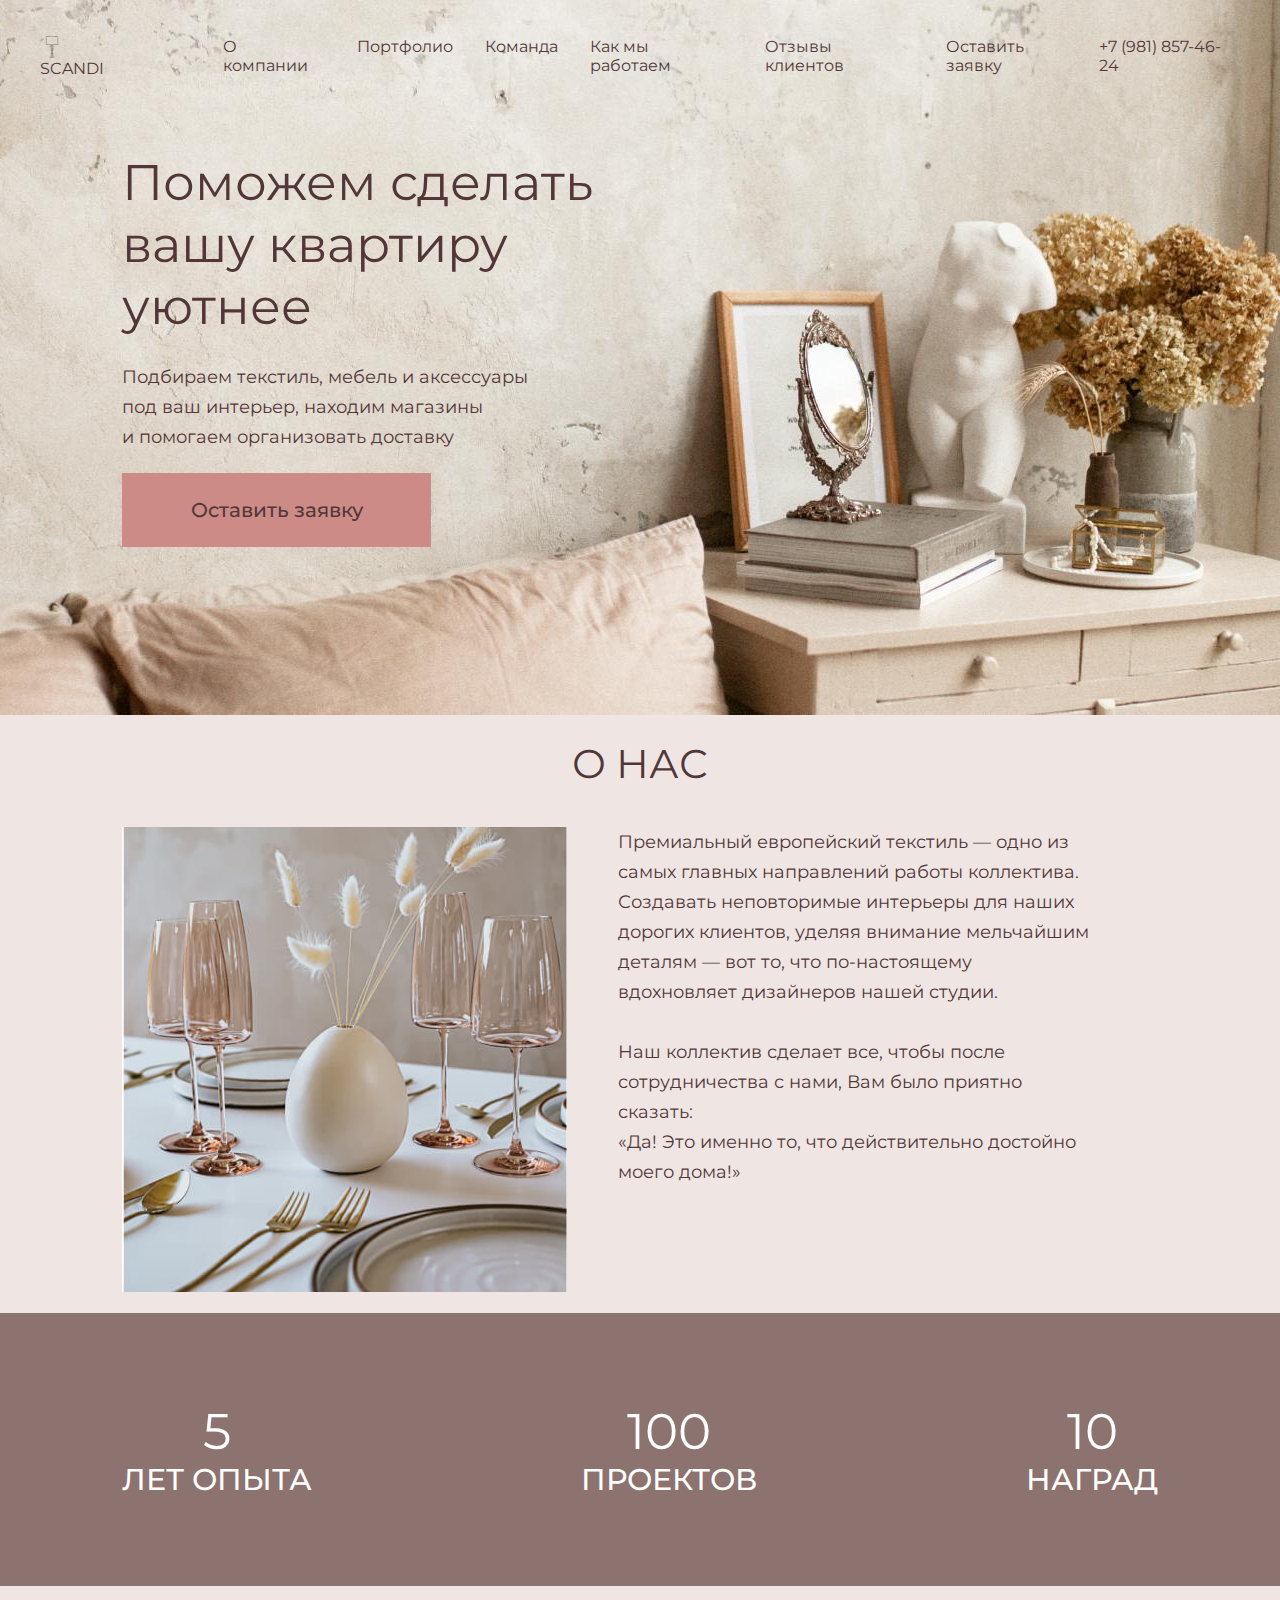
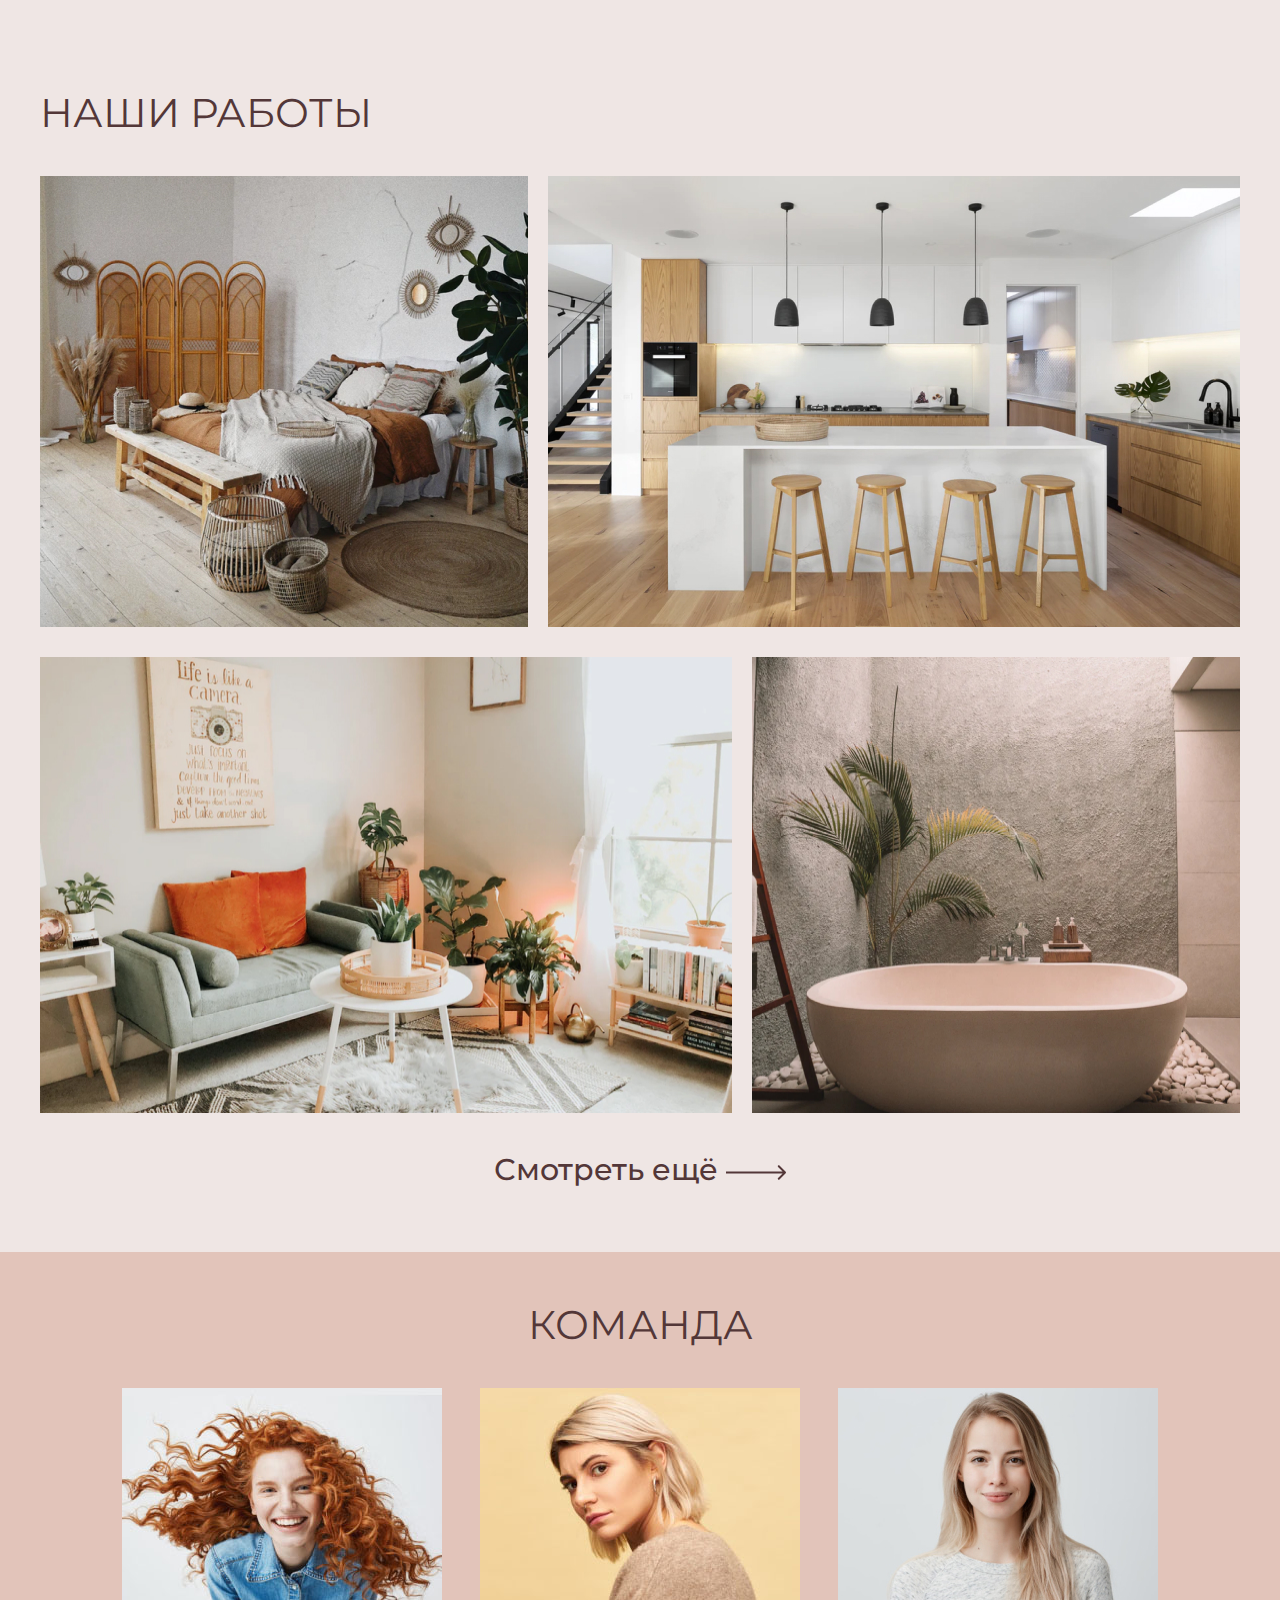
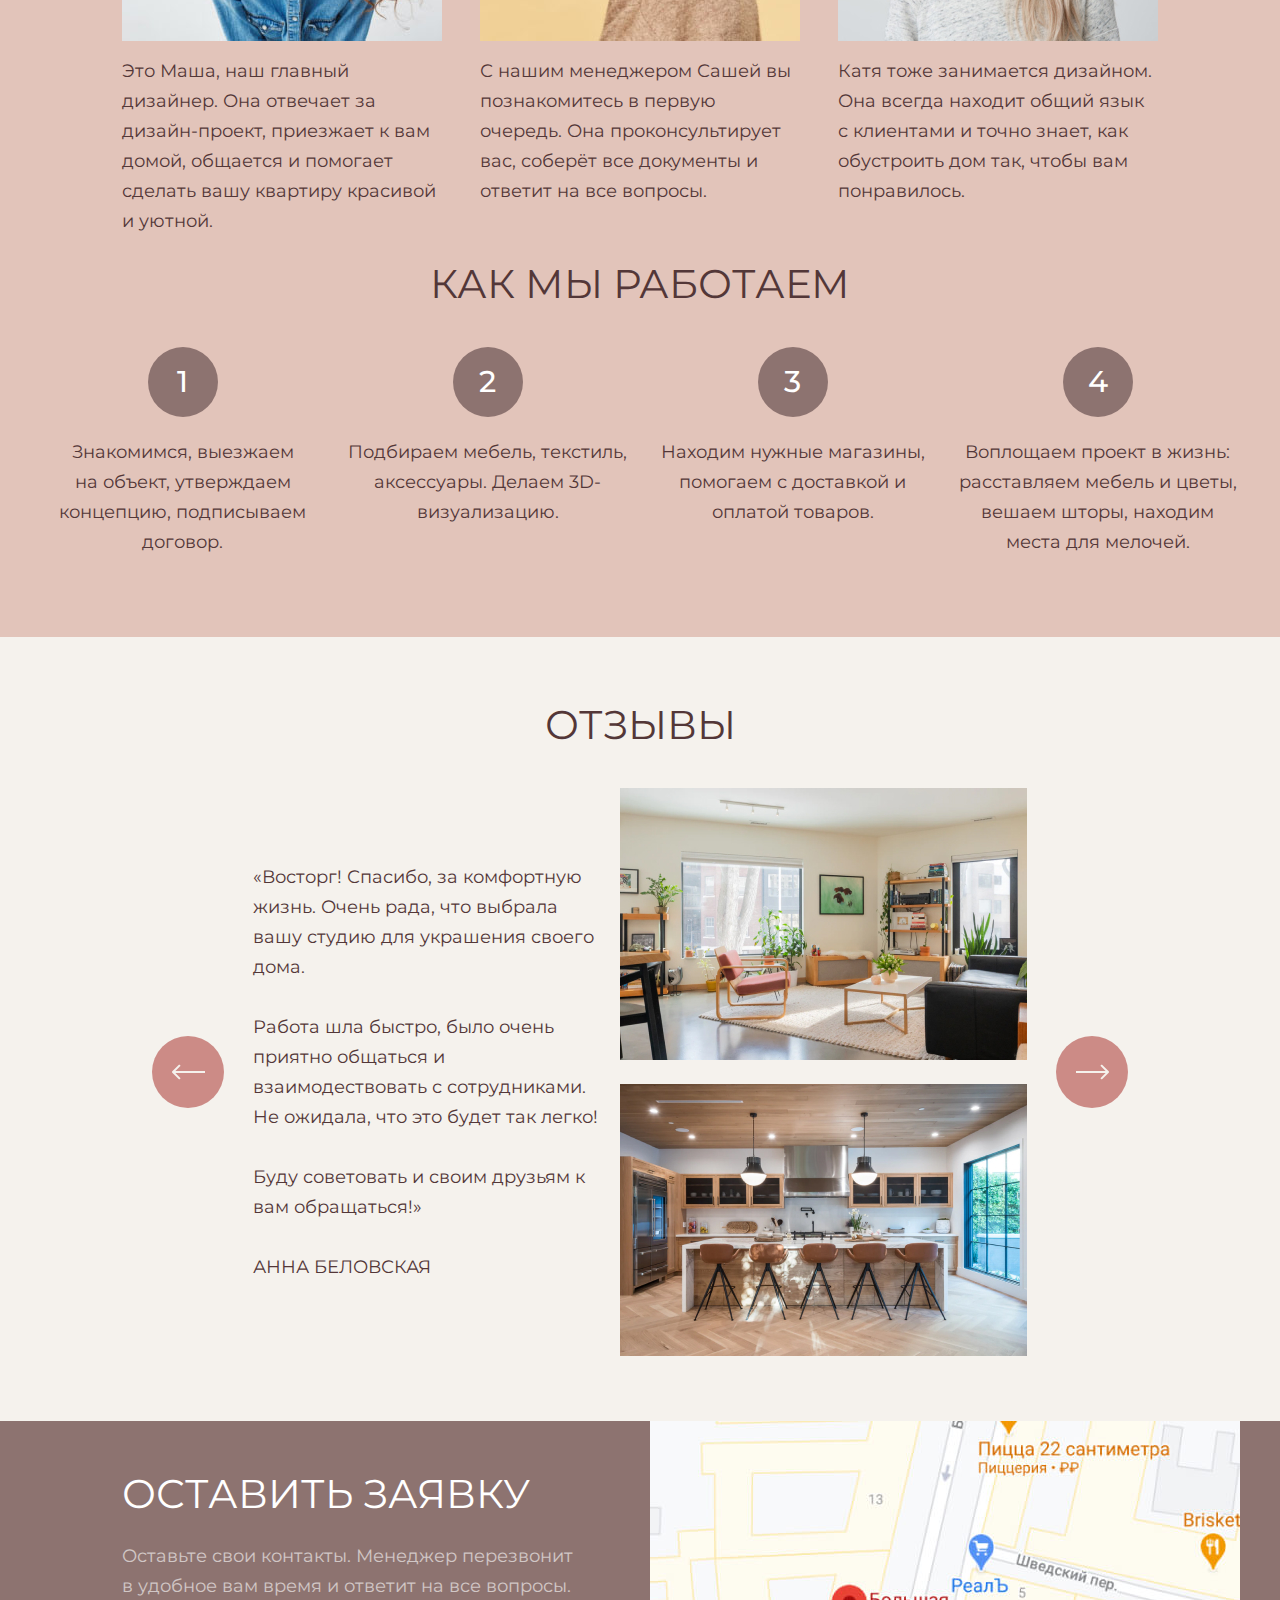
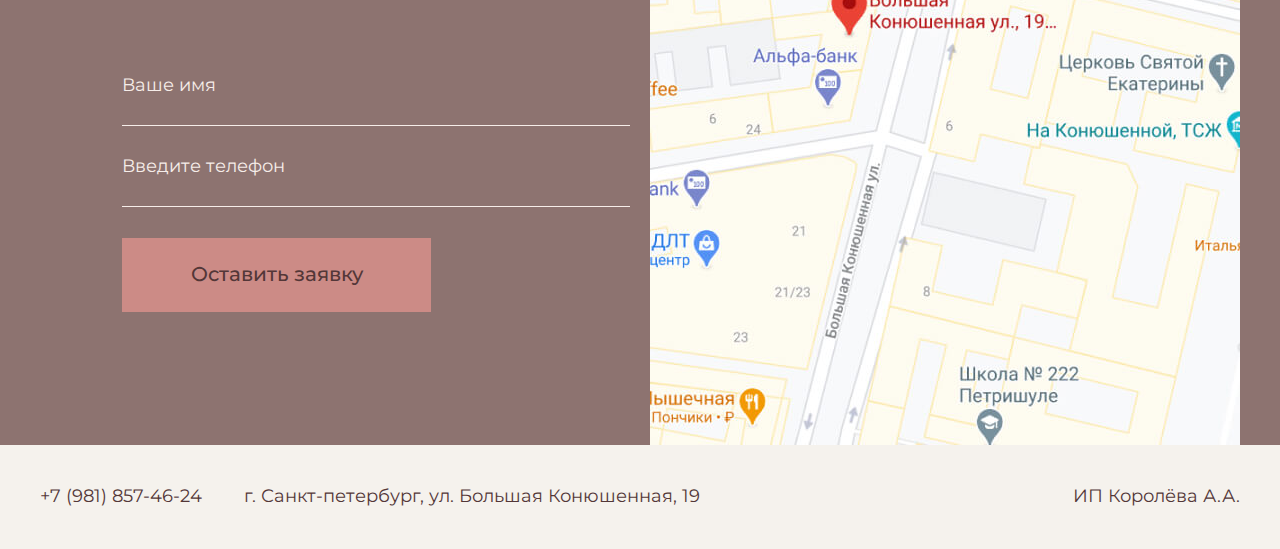
==== commit a01b5134: "stylization" ====
--- a/src/index.html
+++ b/src/index.html
@@ -20,10 +20,10 @@
                     <ul class="nav-menu">
                         <li class="nav-menu__item"><a href="#about" class="nav-menu__link">О компании</a></li>
                         <li class="nav-menu__item"><a href="#experience" class="nav-menu__link">Портфолио</a></li>
-                        <li class="nav-menu__item"><a href="#" class="nav-menu__link">Команда</a></li>
-                        <li class="nav-menu__item"><a href="#" class="nav-menu__link">Как мы работаем</a></li>
-                        <li class="nav-menu__item"><a href="#" class="nav-menu__link">Отзывы клиентов</a></li>
-                        <li class="nav-menu__item"><a href="#" class="nav-menu__link">Оставить заявку</a></li>
+                        <li class="nav-menu__item"><a href="#team" class="nav-menu__link">Команда</a></li>
+                        <li class="nav-menu__item"><a href="#functioning" class="nav-menu__link">Как мы работаем</a></li>
+                        <li class="nav-menu__item"><a href="#feedback" class="nav-menu__link">Отзывы клиентов</a></li>
+                        <li class="nav-menu__item"><a href="#request" class="nav-menu__link">Оставить заявку</a></li>
                     </ul>
                 </nav>
                 <a href="tel:79818574624" class="header__phone">+7 (981) 857-46-24</a>
@@ -72,28 +72,68 @@
     
     </div>
     <section class="work">
-        <div class="work__title">
-            <h2 class="title_left">Наши работы</h2>
-        </div>
-        <div class="work__item">
-            <!-- <div class="work__subtitle">Квартира-студия 30 кв.м.</div>
-            <div class="work__descr">В квартире были светлые стены и тёплые цвета. Мы сконцентрировались на отсылках к природе и сделали ребятам уютный интерьер, отсылающий к виллам островов Бали.</div> -->
-            <img class="work__img work__img_back" src="img/our_work/studio_apartment_1.jpg" alt="Зона спальни">
-        </div>
-        <div class="work__item">
-            <img class="work__img" src="img/our_work/studio_apartment_2.jpg" alt="Обеденная зона">
-        </div>
-        <div class="work__item">
-            <img class="work__img" src="img/our_work/studio_apartment_3.jpg" alt="Зона отдыха">
-        </div>
-        <div class="work__item">
-            <img class="work__img work__img_small" src="img/our_work/studio_apartment_4.jpg" alt="Ванная">
-        </div>
-        <div class="work__more">
-            Смотреть ещё
-        </div>
-    </section>
-    <section class="team">
+        <div class="container">
+            <div class="work__title">
+                <h2 class="title title_left">Наши работы</h2>
+            </div>
+            <div class="work__items">
+                <div class="work__item work__item_short">
+                    <img class="work__img" src="img/our_work/studio_apartment_1.jpg" alt="Пример дизайна квартиры">
+                    <div class="work__item work__item_info">
+                        <div class="work__info-subtitle">
+                            Квартира-студия<br>
+                            30 кв.м.
+                        </div>
+                        <div class="work__info-descr">
+                            В квартире были светлые стены и тёплые
+                            цвета. Мы сконцентрировались<br>
+                            на отсылках к природе и сделали ребятам
+                            уютный интерьер, отсылающий к виллам
+                            островов Бали.
+                        </div>
+                    </div>
+                </div>
+                <div class="work__item">
+                    <img class="work__img" src="img/our_work/studio_apartment_2.jpg" alt="Пример дизайна квартиры">
+                    <div class="work__item work__item_info">
+                        <div class="work__info-subtitle">
+                            Квартира #2
+                        </div>
+                        <div class="work__info-descr">
+                            Lorem ipsum, dolor sit amet consectetur adipisicing elit. Porro, asperiores amet quia neque ex soluta pariatur id nisi repudiandae ipsam voluptates, vero dolorum harum voluptatem, optio officia illo saepe reprehenderit.
+                        </div>
+                    </div>
+                </div>
+                <div class="work__item">
+                    <img class="work__img" src="img/our_work/studio_apartment_3.jpg" alt="Пример дизайна квартиры">
+                    <div class="work__item work__item_info">
+                        <div class="work__info-subtitle">
+                            Квартира #3
+                        </div>
+                        <div class="work__info-descr">
+                            Lorem ipsum, dolor sit amet consectetur adipisicing elit. Porro, asperiores amet quia neque ex soluta pariatur id nisi repudiandae ipsam voluptates, vero dolorum harum voluptatem, optio officia illo saepe reprehenderit.
+                        </div>
+                    </div>
+                </div>
+                <div class="work__item work__item_short">
+                    <img class="work__img" src="img/our_work/studio_apartment_4.jpg" alt="Пример дизайна квартиры">
+                    <div class="work__item work__item_info">
+                        <div class="work__info-subtitle">
+                            Квартира #4
+                        </div>
+                        <div class="work__info-descr">
+                            Lorem ipsum, dolor sit amet consectetur adipisicing elit. Porro, asperiores amet quia neque ex soluta pariatur id nisi repudiandae ipsam voluptates, vero dolorum harum voluptatem, optio officia illo saepe reprehenderit.
+                        </div>
+                    </div>
+                </div>
+                
+            </div>
+            <div class="work__more">
+                <a href="#" class="work__more-link">Смотреть ещё <span class="work__more-link-arrow"></span></a>
+            </div>
+        </div>
+    </section>
+    <section class="team" id="team">
         <div class="container_small">
             <h2 class="title title_center">Команда</h2>
             <div class="team__members">
@@ -113,7 +153,7 @@
             </div>
         </div>
     </section>
-    <section class="functioning">
+    <section class="functioning" id="functioning">
         <div class="container">
             <h2 class="title title_center">Как мы работаем</h2>
             <ul class="functioning__items">
@@ -137,7 +177,7 @@
         </div>
     </section>
 
-    <aside class="feedback">
+    <aside class="feedback" id="feedback">
         <div class="container_small">
             <h2 class="title title_center">Отзывы</h2>      
             <div class="slider">
@@ -163,32 +203,33 @@
             </div>
         </div>
     </aside>
-    <footer class="footer">
-        <div class="container">
-            <div class="footer__wrapper">
-                <div class="footer__request">
+    <section class="request" id="request">
+        <div class="container">
+            <div class="request__wrapper">
+                <div class="request__descr">
                     <h2 class="title title_light">Оставить заявку</h2>
-                    <div class="footer__request-descr">Оставьте свои контакты. Менеджер перезвонит<br>
+                    <div class="request__info">Оставьте свои контакты. Менеджер перезвонит<br>
                         в удобное вам время и ответит на все вопросы.</div>
                     <form class="feed-form" action="#">
                         <input name="name" required placeholder="Ваше имя" type="text">
                         <input name="phone" required placeholder="Введите телефон" type="number">
-                        <button class="button">Оставить заявку</button>
+                        <button class="button button_mt31">Оставить заявку</button>
                     </form>
                 </div>
-                <img src="img/map.jpg" alt="Карта с отмеченным адресом: г. Санкт-петербург, ул. Большая Конюшенная, 19" class="footer__map">
-            </div>
-            <div class="footer__contacts">
-                <ul class="footer__contacts-items">
-                    <li class="footer__contacts-item">
-                        <a href="tel:89818574624" class="footer__phone">+7 (981) 857-46-24</a>
-                    </li>
-                    <li class="footer__contacts-item">г. Санкт-петербург, ул. Большая Конюшенная, 19</li>
-                    <li class="footer__contacts-item">ИП Королёва А.А.</li>
-                </ul>
-            </div>
+                <img src="img/map.jpg" alt="Карта с отмеченным адресом: г. Санкт-петербург, ул. Большая Конюшенная, 19" class="request__map">
+            </div>
+        </div>
+    </section>
+    <footer class="footer">
+        <div class="container">
+            <ul class="footer__contacts">
+                <li class="footer__contacts-item">
+                    <a href="tel:89818574624" class="footer__phone">+7 (981) 857-46-24</a>
+                </li>
+                <li class="footer__contacts-item footer__address">г. Санкт-петербург, ул. Большая Конюшенная, 19</li>
+                <li class="footer__contacts-item footer__company">ИП Королёва А.А.</li>
+            </ul>
         </div>
     </footer>
-    
 </body>
 </html>--- a/src/css/style.css
+++ b/src/css/style.css
@@ -5,6 +5,7 @@
     color: #533738;
     margin: 0;
     padding: 0;
+    box-sizing: border-box;
 }
 .container {
     position: relative;
@@ -34,6 +35,9 @@
     background: #533738;
     cursor: pointer;
 }
+.button_mt31 {
+    margin-top: 31px;
+}
 
 .title {
     font-weight: 400;
@@ -41,8 +45,11 @@
     text-transform: uppercase;
     color: #533738;
 }
-.title.title_center {
-    text-align: center;
+.title_center {
+    text-align: center;
+}
+.title_left {
+    text-align: left;
 }
 .title_light {
     color: #FFFFFF;
@@ -162,10 +169,77 @@
     font-size: 50px;
     line-height: 62px;
 }
-
-
-
-
+.work {
+    background-color: #EFE6E4;
+    padding-top: 104px;
+    padding-bottom: 65px;
+}
+.work__items {
+    display: grid;
+    grid-template-rows: 451px;
+    grid-template-columns: repeat(12, 1fr);
+    row-gap: 30px;
+    column-gap: 20px;
+    margin-top: 40px;
+}
+.work__item {
+    position:relative;
+    grid-column-start: span 7;
+}
+.work__item_short {
+    grid-column-start: span 5;
+}
+.work__img {
+    height: 100%;
+    width: 100%;
+}
+.work__item_info {
+    opacity: 0;
+    position: absolute;
+    height: 100%;
+    width: 100%;
+    top: 0;
+    left: 0;
+    background-color: rgba(100, 72, 69, 0.8);
+    padding: 86px 35px 0 35px;
+    transition: 0.5s all;
+    
+}
+.work__item_info:hover{
+    opacity: 1;
+}
+.work__info-subtitle {
+    font-weight: 500;
+    font-size: 30px;
+    line-height: 37px;
+    text-align: center;
+    color: #FFFFFF;
+    text-align: center;
+}
+.work__info-descr {
+    margin-top: 27px;
+    font-weight: 400;
+    font-size: 18px;
+    line-height: 30px;
+    color: #FFFFFF;
+}
+.work__more {
+    position: relative;
+    margin-top: 40px;
+    font-weight: 500;
+    font-size: 30px;
+    color: #533738;
+    text-align: center;
+}
+.work__more-link {
+    text-decoration: none;
+}
+.work__more-link-arrow {
+    display: inline-block;
+    width: 60px;
+    height: 15px;
+    background: url("../icons/Arrow_long.svg") center center/cover no-repeat;
+}
 
 
 .team {
@@ -289,17 +363,17 @@
     margin-bottom: 0px;
 }
 
-.footer {
+.request {
     background-color: #8D7370;
 }
-.footer__wrapper {
-    display: flex;
-
-}
-.footer__request {
-    padding: 50px 20px 186px 82px;
-}
-.footer__request-descr {
+.request__wrapper {
+    display: flex;
+
+}
+.request__descr {
+    padding: 50px 20px 0px 82px;
+}
+.request__info {
     margin-top: 24px;
     font-weight: 400;
     font-size: 18px;
@@ -319,10 +393,52 @@
     border: none;
     border-bottom: solid;
     border-width: 1px;
-}
-
-.footer__map {
+    font-weight: 400;
+    font-size: 18px;
+    line-height: 30px;
+    color: #F6EDE9;
+}
+
+.feed-form input::placeholder {
+    font-weight: 400;
+    font-size: 18px;
+    line-height: 30px;
+    color: #F6EDE9;
+    border: none;
+}
+.feed-form input:focus {
+    outline: none;
+}
+
+
+.request__map {
     display: block;
     width: 590px;
     height: 624px;
-}+}
+
+.footer {
+    background-color: #F5F2ED;
+}
+.footer__contacts {
+    display: flex;
+    justify-content: space-between;
+    list-style-type: none;
+    height: 104px;
+    align-items: center;
+    font-weight: 400;
+    font-size: 18px;
+    color: #533738;
+
+
+}
+.footer__phone {
+    text-decoration: none;
+    font-weight: 400;
+    font-size: 18px;
+    color: #533738;
+    margin-right: 42px;
+}
+.footer__company {
+    margin-left: auto;
+}
